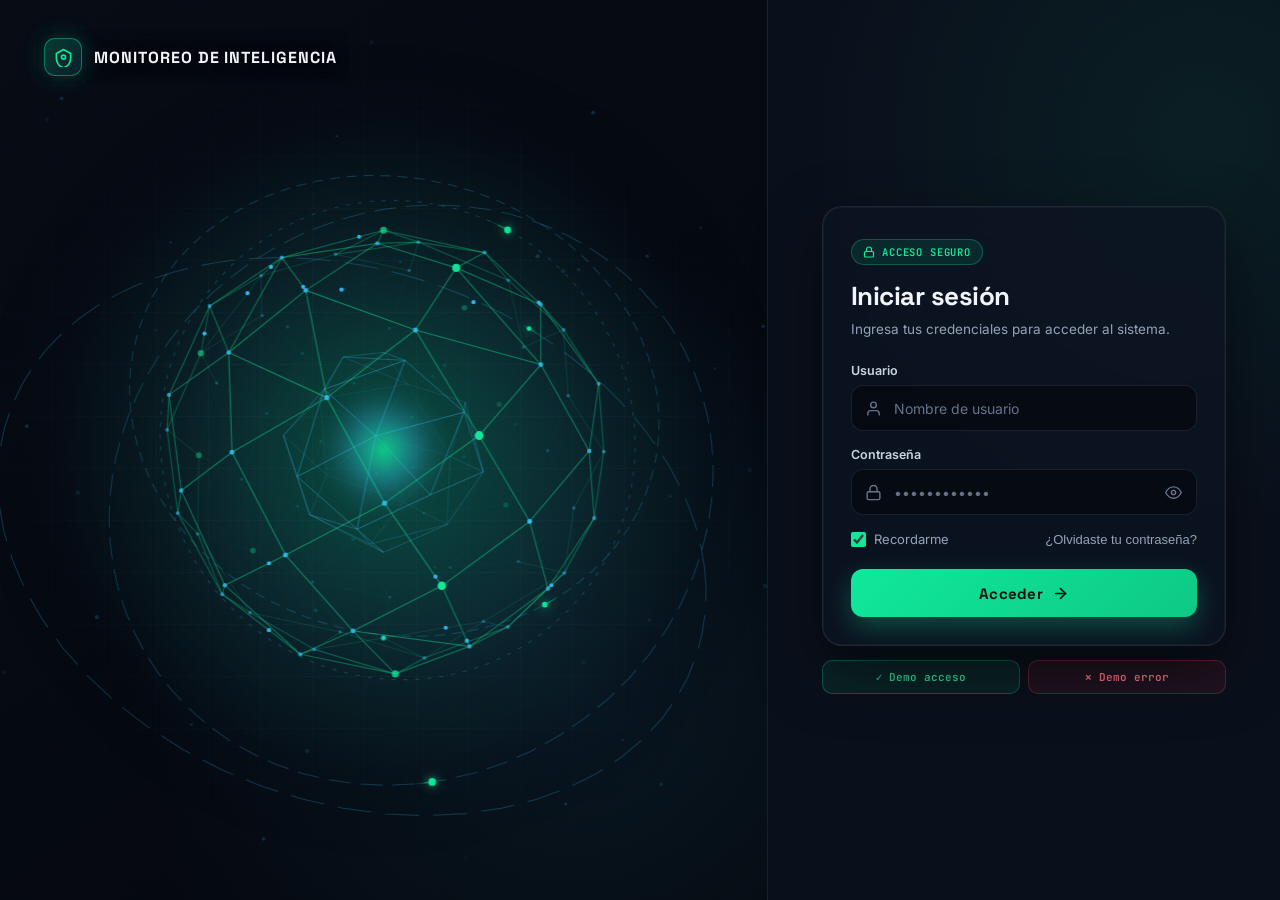
==== acceso_seguro_monitoreo_inteligente.html @ 571b0d76 "feat: login split-screen con animacion 3D interactiva y destello solar dorado" ====
﻿<!DOCTYPE html>
<html lang="es">
<head>
  <meta charset="UTF-8" />
  <meta name="viewport" content="width=device-width, initial-scale=1.0" />
  <title>Acceso Seguro — Monitoreo de Inteligencia</title>
  <link rel="preconnect" href="https://fonts.googleapis.com" />
  <link rel="preconnect" href="https://fonts.gstatic.com" crossorigin />
  <link href="https://fonts.googleapis.com/css2?family=Inter:wght@400;500;600;700&family=JetBrains+Mono:wght@400;500;600;700&family=Space+Grotesk:wght@500;600;700&display=swap" rel="stylesheet" />
  <style>
    :root {
      --accent: #10e89a;
      --accent-rgb: 16, 232, 154;
      --accent-2: #38bdf8;
      --accent-2-rgb: 56, 189, 248;
      --warn: #fbbf24;
      --bg-page: #05080f;
      --bg-stage: #070c15;
      --bg-panel: #0a101b;
      --bg-card: rgba(13, 20, 33, 0.82);
      --bg-input: rgba(6, 10, 18, 0.9);
      --border: rgba(148, 163, 184, 0.14);
      --border-strong: rgba(148, 163, 184, 0.26);
      --text-main: #f1f5f9;
      --text-soft: #94a3b8;
      --text-dim: #64748b;
      --radius-lg: 20px;
      --radius-md: 12px;
    }

    body.state-success {
      --accent: #f5c542;
      --accent-rgb: 245, 197, 66;
      --accent-2: #fde078;
      --accent-2-rgb: 253, 224, 120;
      --bg-page: #0c0904;
      --bg-stage: #140f06;
      --bg-panel: #151007;
    }

    body.state-error {
      --accent: #f43f5e;
      --accent-rgb: 244, 63, 94;
      --accent-2: #fb7185;
      --accent-2-rgb: 251, 113, 133;
      --bg-page: #10060a;
      --bg-stage: #17080e;
      --bg-panel: #18080e;
    }

    * {
      box-sizing: border-box;
      margin: 0;
      padding: 0;
    }

    html, body {
      width: 100%;
      min-height: 100dvh;
      background: var(--bg-page);
      color: var(--text-main);
      font-family: 'Inter', system-ui, -apple-system, sans-serif;
      -webkit-font-smoothing: antialiased;
      overflow-x: hidden;
      transition: background-color 0.55s ease;
    }

    /* ============================================================
       SPLIT LAYOUT (LEFT: PURE 3D ANIMATION | RIGHT: CLEAN LOGIN)
    ============================================================ */
    .split-shell {
      display: grid;
      grid-template-columns: minmax(0, 1.2fr) minmax(420px, 0.8fr);
      min-height: 100dvh;
      width: 100%;
    }

    /* ---------------- LEFT VISUAL STAGE ---------------- */
    .visual-stage {
      position: relative;
      background:
        radial-gradient(circle at 50% 50%, rgba(var(--accent-rgb), 0.13) 0%, transparent 56%),
        radial-gradient(circle at 76% 78%, rgba(var(--accent-2-rgb), 0.08) 0%, transparent 50%),
        linear-gradient(145deg, var(--bg-stage) 0%, #04070d 100%);
      border-right: 1px solid var(--border);
      overflow: hidden;
      isolation: isolate;
      cursor: grab;
      user-select: none;
      transition: background 0.6s ease, border-color 0.45s ease;
    }

    .visual-stage.dragging {
      cursor: grabbing;
    }

    body.state-error .visual-stage {
      border-right-color: rgba(244, 63, 94, 0.3);
    }

    .visual-stage::before {
      content: "";
      position: absolute;
      inset: 0;
      background-image:
        linear-gradient(rgba(148, 163, 184, 0.04) 1px, transparent 1px),
        linear-gradient(90deg, rgba(148, 163, 184, 0.04) 1px, transparent 1px);
      background-size: 52px 52px;
      mask-image: radial-gradient(circle at 50% 50%, black 28%, transparent 88%);
      -webkit-mask-image: radial-gradient(circle at 50% 50%, black 28%, transparent 88%);
      pointer-events: none;
      z-index: 0;
    }

    #core-canvas {
      position: absolute;
      inset: 0;
      width: 100%;
      height: 100%;
      z-index: 1;
      display: block;
      touch-action: none;
    }

    /* Only visible UI element on the left stage */
    .brand-mark {
      position: absolute;
      top: 30px;
      left: 36px;
      z-index: 2;
      display: inline-flex;
      align-items: center;
      gap: 12px;
      pointer-events: none;
      padding: 8px 14px 8px 8px;
      border-radius: 14px;
      background: rgba(6, 10, 18, 0.45);
      backdrop-filter: blur(8px);
    }

    .brand-emblem {
      width: 38px;
      height: 38px;
      border-radius: 11px;
      background: linear-gradient(135deg, rgba(var(--accent-rgb), 0.22), rgba(var(--accent-2-rgb), 0.12));
      border: 1px solid rgba(var(--accent-rgb), 0.42);
      display: grid;
      place-items: center;
      color: var(--accent);
      box-shadow: 0 0 22px rgba(var(--accent-rgb), 0.24);
      transition: all 0.4s ease;
    }

    .brand-name {
      font-family: 'Space Grotesk', sans-serif;
      font-size: 16px;
      font-weight: 700;
      letter-spacing: 0.06em;
      color: var(--text-main);
      text-transform: uppercase;
      text-shadow: 0 2px 14px rgba(0, 0, 0, 0.7);
    }

    /* ---------------- RIGHT LOGIN PANEL ---------------- */
    .auth-panel {
      position: relative;
      background:
        radial-gradient(circle at 85% 15%, rgba(var(--accent-rgb), 0.07) 0%, transparent 45%),
        var(--bg-panel);
      display: flex;
      align-items: center;
      justify-content: center;
      padding: 32px 36px;
      transition: background 0.55s ease;
    }

    .auth-main {
      width: 100%;
      max-width: 404px;
    }

    .auth-card {
      background: var(--bg-card);
      border: 1px solid var(--border);
      border-radius: var(--radius-lg);
      padding: 32px 28px 28px;
      backdrop-filter: blur(18px);
      box-shadow:
        0 24px 60px rgba(0, 0, 0, 0.52),
        0 0 0 1px rgba(255, 255, 255, 0.03) inset;
      transition: border-color 0.4s ease, box-shadow 0.4s ease;
    }

    body.state-success .auth-card {
      position: relative;
      overflow: hidden;
      border-color: rgba(245, 197, 66, 0.48);
      box-shadow: 0 24px 60px rgba(0, 0, 0, 0.54), 0 0 56px rgba(245, 197, 66, 0.24);
    }

    body.state-success .auth-card::after {
      content: "";
      position: absolute;
      inset: -40%;
      background: linear-gradient(
        112deg,
        transparent 38%,
        rgba(255, 245, 195, 0.24) 49%,
        rgba(245, 197, 66, 0.12) 54%,
        transparent 64%
      );
      transform: translateX(-120%);
      animation: goldCardSheen 1.25s cubic-bezier(0.22, 1, 0.36, 1) forwards;
      pointer-events: none;
    }

    @keyframes goldCardSheen {
      0% { transform: translateX(-115%); opacity: 0.9; }
      100% { transform: translateX(125%); opacity: 0; }
    }

    /* Fullscreen Solar Flash Overlay on Login Success */
    .sun-flash-overlay {
      position: fixed;
      inset: 0;
      z-index: 35;
      pointer-events: none;
      opacity: 0;
      background:
        radial-gradient(circle at 30% 50%, rgba(255, 250, 220, 0.92) 0%, rgba(245, 197, 66, 0.46) 28%, rgba(217, 119, 6, 0.12) 58%, transparent 78%);
    }

    .sun-flash-overlay.flash-active {
      animation: solarBloomFlash 1.35s cubic-bezier(0.16, 1, 0.3, 1) forwards;
    }

    @keyframes solarBloomFlash {
      0% { opacity: 0; transform: scale(0.86); }
      14% { opacity: 0.78; transform: scale(1.03); }
      45% { opacity: 0.32; transform: scale(1.08); }
      100% { opacity: 0; transform: scale(1.14); }
    }

    body.state-error .auth-card {
      border-color: rgba(244, 63, 94, 0.45);
      box-shadow: 0 24px 60px rgba(0, 0, 0, 0.55), 0 0 42px rgba(244, 63, 94, 0.18);
    }

    .auth-card.shake {
      animation: cardShake 0.44s cubic-bezier(.36, .07, .19, .97) both;
    }

    @keyframes cardShake {
      10%, 90% { transform: translate3d(-3px, 0, 0); }
      20%, 80% { transform: translate3d(5px, 0, 0); }
      30%, 50%, 70% { transform: translate3d(-6px, 0, 0); }
      40%, 60% { transform: translate3d(6px, 0, 0); }
    }

    .auth-header {
      margin-bottom: 24px;
    }

    .security-badge {
      display: inline-flex;
      align-items: center;
      gap: 7px;
      padding: 5px 11px;
      border-radius: 999px;
      background: rgba(var(--accent-rgb), 0.1);
      border: 1px solid rgba(var(--accent-rgb), 0.28);
      color: var(--accent);
      font-family: 'JetBrains Mono', monospace;
      font-size: 10.5px;
      font-weight: 600;
      letter-spacing: 0.08em;
      text-transform: uppercase;
      margin-bottom: 14px;
    }

    .auth-title {
      font-family: 'Space Grotesk', sans-serif;
      font-size: 26px;
      font-weight: 700;
      letter-spacing: -0.02em;
      color: var(--text-main);
      margin-bottom: 6px;
    }

    .auth-subtitle {
      font-size: 13.5px;
      color: var(--text-soft);
      line-height: 1.5;
    }

    /* Form Controls */
    .field {
      margin-bottom: 16px;
    }

    .field-header {
      display: flex;
      justify-content: space-between;
      align-items: center;
      margin-bottom: 7px;
    }

    .field-label {
      font-size: 12.5px;
      font-weight: 600;
      color: #cbd5e1;
    }

    .caps-hint {
      font-family: 'JetBrains Mono', monospace;
      font-size: 10px;
      color: var(--warn);
      display: none;
    }

    .caps-hint.visible {
      display: inline-block;
    }

    .input-box {
      position: relative;
      display: flex;
      align-items: center;
    }

    .input-icon {
      position: absolute;
      left: 14px;
      width: 17px;
      height: 17px;
      color: var(--text-dim);
      pointer-events: none;
      transition: color 0.2s ease;
    }

    .text-input {
      width: 100%;
      height: 46px;
      padding: 0 42px 0 42px;
      border-radius: var(--radius-md);
      border: 1px solid var(--border);
      background: var(--bg-input);
      color: var(--text-main);
      font-family: 'Inter', sans-serif;
      font-size: 14px;
      outline: none;
      transition: border-color 0.2s ease, box-shadow 0.2s ease, background-color 0.2s ease;
    }

    .text-input::placeholder {
      color: var(--text-dim);
    }

    .text-input:hover {
      border-color: var(--border-strong);
    }

    .text-input:focus {
      border-color: rgba(var(--accent-rgb), 0.78);
      background: rgba(8, 14, 24, 0.96);
      box-shadow: 0 0 0 3.5px rgba(var(--accent-rgb), 0.14);
    }

    .text-input[aria-invalid="true"] {
      border-color: rgba(244, 63, 94, 0.75);
      box-shadow: 0 0 0 3px rgba(244, 63, 94, 0.14);
    }

    .input-box:focus-within .input-icon {
      color: var(--accent);
    }

    .field-error {
      display: none;
      margin-top: 6px;
      font-size: 11.5px;
      color: #fda4af;
      font-family: 'JetBrains Mono', monospace;
    }

    .field-error.visible {
      display: block;
    }

    .toggle-pass {
      position: absolute;
      right: 8px;
      width: 32px;
      height: 32px;
      border-radius: 8px;
      border: none;
      background: transparent;
      color: var(--text-dim);
      cursor: pointer;
      display: grid;
      place-items: center;
      transition: color 0.2s ease, background-color 0.2s ease;
    }

    .toggle-pass:hover,
    .toggle-pass:focus-visible {
      color: var(--text-main);
      background: rgba(255, 255, 255, 0.08);
      outline: none;
    }

    .form-row {
      display: flex;
      align-items: center;
      justify-content: space-between;
      gap: 10px;
      margin: 4px 0 22px;
      font-size: 13px;
    }

    .remember-check {
      display: inline-flex;
      align-items: center;
      gap: 8px;
      color: var(--text-soft);
      cursor: pointer;
      user-select: none;
    }

    .remember-check input {
      accent-color: var(--accent);
      width: 15px;
      height: 15px;
      cursor: pointer;
    }

    .text-link {
      background: none;
      border: none;
      color: var(--text-soft);
      font-size: 13px;
      font-weight: 500;
      cursor: pointer;
      transition: color 0.2s ease;
    }

    .text-link:hover,
    .text-link:focus-visible {
      color: var(--accent);
      outline: none;
      text-decoration: underline;
    }

    .btn-primary {
      width: 100%;
      height: 48px;
      border: none;
      border-radius: var(--radius-md);
      background: linear-gradient(135deg, var(--accent) 0%, #0ec986 100%);
      color: #03130d;
      font-family: 'Space Grotesk', sans-serif;
      font-size: 15px;
      font-weight: 700;
      letter-spacing: 0.02em;
      cursor: pointer;
      display: inline-flex;
      align-items: center;
      justify-content: center;
      gap: 9px;
      box-shadow: 0 10px 26px rgba(var(--accent-rgb), 0.28);
      transition: transform 0.16s ease, box-shadow 0.2s ease, filter 0.2s ease;
    }

    .btn-primary:hover:not(:disabled) {
      transform: translateY(-1px);
      filter: brightness(1.06);
      box-shadow: 0 14px 32px rgba(var(--accent-rgb), 0.38);
    }

    .btn-primary:active:not(:disabled) {
      transform: translateY(1px);
    }

    .btn-primary:disabled {
      opacity: 0.52;
      cursor: not-allowed;
      transform: none;
    }

    body.state-success .btn-primary {
      background: linear-gradient(135deg, #f7d060 0%, #d99b1e 100%);
      color: #1a1102;
    }

    body.state-error .btn-primary {
      background: linear-gradient(135deg, #f43f5e 0%, #e11d48 100%);
      color: #ffffff;
    }

    .btn-ghost {
      width: 100%;
      height: 44px;
      border-radius: var(--radius-md);
      border: 1px solid var(--border-strong);
      background: rgba(255, 255, 255, 0.03);
      color: var(--text-main);
      font-family: 'Space Grotesk', sans-serif;
      font-size: 14px;
      font-weight: 600;
      cursor: pointer;
      display: inline-flex;
      align-items: center;
      justify-content: center;
      gap: 8px;
      transition: all 0.2s ease;
    }

    .btn-ghost:hover:not(:disabled) {
      border-color: rgba(var(--accent-rgb), 0.55);
      background: rgba(var(--accent-rgb), 0.08);
      color: var(--accent);
    }

    /* Views */
    .panel-view {
      display: none;
      animation: viewIn 0.28s ease forwards;
    }

    .panel-view.active {
      display: block;
    }

    @keyframes viewIn {
      from { opacity: 0; transform: translateY(6px); }
      to { opacity: 1; transform: translateY(0); }
    }

    /* OTP View */
    .otp-demo-hint {
      display: flex;
      align-items: center;
      justify-content: space-between;
      gap: 10px;
      padding: 9px 12px;
      border-radius: 10px;
      background: rgba(var(--accent-2-rgb), 0.09);
      border: 1px solid rgba(var(--accent-2-rgb), 0.28);
      font-family: 'JetBrains Mono', monospace;
      font-size: 11px;
      color: #bae6fd;
      margin-bottom: 16px;
    }

    .otp-demo-hint strong {
      color: #ffffff;
      letter-spacing: 0.14em;
    }

    .otp-autofill-btn {
      background: rgba(var(--accent-2-rgb), 0.18);
      border: 1px solid rgba(var(--accent-2-rgb), 0.42);
      color: #e0f2fe;
      padding: 4px 8px;
      border-radius: 6px;
      font-family: 'JetBrains Mono', monospace;
      font-size: 10px;
      cursor: pointer;
    }

    .otp-input {
      width: 100%;
      height: 52px;
      text-align: center;
      font-family: 'JetBrains Mono', monospace;
      font-size: 22px;
      font-weight: 700;
      letter-spacing: 0.42em;
      padding: 0 14px;
      border-radius: var(--radius-md);
      border: 1px solid var(--border-strong);
      background: var(--bg-input);
      color: var(--text-main);
      outline: none;
      transition: border-color 0.2s ease, box-shadow 0.2s ease;
    }

    .otp-input:focus {
      border-color: rgba(var(--accent-rgb), 0.85);
      box-shadow: 0 0 0 3.5px rgba(var(--accent-rgb), 0.16);
    }

    .otp-actions {
      display: flex;
      justify-content: space-between;
      align-items: center;
      margin: 12px 0 18px;
      font-size: 12px;
    }

    /* Loading View */
    .loading-box {
      text-align: center;
      padding: 18px 4px 10px;
    }

    .spinner-orbit {
      width: 64px;
      height: 64px;
      margin: 0 auto 18px;
      border-radius: 50%;
      border: 2.5px solid rgba(var(--accent-rgb), 0.16);
      border-top-color: var(--accent);
      border-right-color: var(--accent-2);
      display: grid;
      place-items: center;
      animation: spin 0.9s linear infinite;
      box-shadow: 0 0 28px rgba(var(--accent-rgb), 0.24);
    }

    .spinner-orbit svg {
      animation: spinReverse 0.9s linear infinite;
    }

    @keyframes spin { to { transform: rotate(360deg); } }
    @keyframes spinReverse { to { transform: rotate(-360deg); } }

    .progress-bar {
      width: 100%;
      height: 6px;
      border-radius: 999px;
      background: rgba(255, 255, 255, 0.06);
      overflow: hidden;
      margin-top: 18px;
    }

    .progress-fill {
      height: 100%;
      width: 0%;
      background: linear-gradient(90deg, var(--accent-2), var(--accent));
      transition: width 0.16s ease;
    }

    /* Result Views */
    .result-box {
      text-align: center;
      padding: 6px 0;
    }

    .status-icon-wrap {
      width: 62px;
      height: 62px;
      border-radius: 17px;
      margin: 0 auto 16px;
      display: grid;
      place-items: center;
      background: rgba(var(--accent-rgb), 0.14);
      border: 1px solid rgba(var(--accent-rgb), 0.42);
      color: var(--accent);
      box-shadow: 0 0 32px rgba(var(--accent-rgb), 0.24);
    }

    .result-title {
      font-family: 'Space Grotesk', sans-serif;
      font-size: 22px;
      font-weight: 700;
      color: var(--text-main);
      margin-bottom: 8px;
    }

    .result-desc {
      font-size: 13.5px;
      color: var(--text-soft);
      line-height: 1.5;
      margin-bottom: 20px;
    }

    .btn-stack {
      display: grid;
      gap: 10px;
    }

    /* Subtle Demo Triggers */
    .demo-strip {
      margin-top: 14px;
      display: grid;
      grid-template-columns: 1fr 1fr;
      gap: 8px;
    }

    .demo-btn {
      padding: 9px 10px;
      border-radius: 10px;
      font-family: 'JetBrains Mono', monospace;
      font-size: 11px;
      font-weight: 600;
      cursor: pointer;
      border: 1px solid transparent;
      transition: all 0.2s ease;
    }

    .demo-btn.ok {
      background: rgba(16, 232, 154, 0.09);
      border-color: rgba(16, 232, 154, 0.28);
      color: #34d399;
    }

    .demo-btn.ok:hover {
      background: rgba(16, 232, 154, 0.18);
    }

    .demo-btn.fail {
      background: rgba(244, 63, 94, 0.09);
      border-color: rgba(244, 63, 94, 0.3);
      color: #fb7185;
    }

    .demo-btn.fail:hover {
      background: rgba(244, 63, 94, 0.18);
    }

    /* Modals */
    .modal-backdrop {
      position: fixed;
      inset: 0;
      z-index: 40;
      background: rgba(3, 6, 12, 0.82);
      backdrop-filter: blur(10px);
      display: none;
      align-items: center;
      justify-content: center;
      padding: 20px;
    }

    .modal-backdrop.open {
      display: flex;
      animation: viewIn 0.2s ease;
    }

    .modal-card {
      width: 100%;
      max-width: 420px;
      max-height: calc(100dvh - 40px);
      overflow-y: auto;
      background: #0d1523;
      border: 1px solid rgba(var(--accent-rgb), 0.35);
      border-radius: 18px;
      padding: 24px;
      box-shadow: 0 28px 70px rgba(0, 0, 0, 0.72);
    }

    .modal-head {
      display: flex;
      align-items: center;
      justify-content: space-between;
      margin-bottom: 12px;
    }

    .modal-title {
      font-family: 'Space Grotesk', sans-serif;
      font-size: 18px;
      font-weight: 700;
      color: var(--text-main);
    }

    .modal-close {
      width: 32px;
      height: 32px;
      border-radius: 9px;
      border: 1px solid var(--border);
      background: rgba(255, 255, 255, 0.04);
      color: var(--text-soft);
      cursor: pointer;
      font-size: 15px;
      display: grid;
      place-items: center;
    }

    .modal-close:hover,
    .modal-close:focus-visible {
      color: var(--accent);
      border-color: rgba(var(--accent-rgb), 0.5);
      outline: none;
    }

    /* Toast */
    .toast {
      position: fixed;
      bottom: 20px;
      right: 22px;
      z-index: 50;
      background: #0f172a;
      border: 1px solid rgba(var(--accent-rgb), 0.5);
      color: var(--text-main);
      padding: 11px 16px;
      border-radius: 12px;
      font-family: 'JetBrains Mono', monospace;
      font-size: 12px;
      box-shadow: 0 16px 36px rgba(0, 0, 0, 0.6);
      transform: translateY(20px);
      opacity: 0;
      pointer-events: none;
      transition: transform 0.25s ease, opacity 0.25s ease;
    }

    .toast.show {
      transform: translateY(0);
      opacity: 1;
    }

    /* Responsive */
    @media (max-width: 960px) {
      .split-shell {
        grid-template-columns: 1fr;
        min-height: auto;
      }
      .visual-stage {
        min-height: 360px;
        border-right: none;
        border-bottom: 1px solid var(--border);
      }
      .brand-mark {
        top: 20px;
        left: 20px;
      }
      .auth-panel {
        padding: 28px 20px 34px;
      }
    }

    @media (max-width: 520px) {
      .visual-stage {
        min-height: 300px;
      }
      .auth-card {
        padding: 24px 20px;
      }
      .demo-strip {
        grid-template-columns: 1fr;
      }
      .toast {
        left: 16px;
        right: 16px;
        bottom: 14px;
      }
    }

    @media (prefers-reduced-motion: reduce) {
      *, *::before, *::after {
        animation-duration: 0.01ms !important;
        animation-iteration-count: 1 !important;
        transition-duration: 0.01ms !important;
      }
    }
  </style>
</head>
<body>
  <div class="sun-flash-overlay" id="sun-flash-overlay" aria-hidden="true"></div>
  <div class="split-shell">
    <!-- ============================================================
         LEFT SIDE: PURE INTERACTIVE 3D ANIMATION + BRAND TITLE ONLY
    ============================================================ -->
    <aside class="visual-stage" id="visual-stage" aria-label="Animación 3D interactiva de Monitoreo de Inteligencia">
      <canvas id="core-canvas"></canvas>

      <div class="brand-mark">
        <div class="brand-emblem" aria-hidden="true">
          <svg width="19" height="19" viewBox="0 0 24 24" fill="none" stroke="currentColor" stroke-width="2.1" stroke-linecap="round" stroke-linejoin="round">
            <path d="M12 2L3 7v6c0 5.5 3.8 10.4 9 12 5.2-1.6 9-6.5 9-12V7l-9-5z"/>
            <circle cx="12" cy="11.5" r="2.6"/>
          </svg>
        </div>
        <span class="brand-name">Monitoreo de Inteligencia</span>
      </div>
    </aside>

    <!-- ============================================================
         RIGHT SIDE: CLEAN MINIMALIST LOGIN
    ============================================================ -->
    <main class="auth-panel">
      <section class="auth-main" aria-label="Inicio de sesión">
        <div class="auth-card" id="auth-card">

          <!-- VIEW 1: LOGIN FORM -->
          <div class="panel-view active" id="view-login">
            <div class="auth-header">
              <div class="security-badge">
                <svg width="12" height="12" viewBox="0 0 24 24" fill="none" stroke="currentColor" stroke-width="2.4" aria-hidden="true">
                  <rect x="3" y="11" width="18" height="11" rx="2"/>
                  <path d="M7 11V7a5 5 0 0 1 10 0v4"/>
                </svg>
                <span>Acceso Seguro</span>
              </div>
              <h1 class="auth-title">Iniciar sesión</h1>
              <p class="auth-subtitle">Ingresa tus credenciales para acceder al sistema.</p>
            </div>

            <form id="login-form" novalidate>
              <div class="field">
                <div class="field-header">
                  <label class="field-label" for="input-user">Usuario</label>
                </div>
                <div class="input-box">
                  <svg class="input-icon" viewBox="0 0 24 24" fill="none" stroke="currentColor" stroke-width="2" stroke-linecap="round" stroke-linejoin="round" aria-hidden="true">
                    <path d="M20 21v-2a4 4 0 0 0-4-4H8a4 4 0 0 0-4 4v2"/>
                    <circle cx="12" cy="7" r="4"/>
                  </svg>
                  <input
                    type="text"
                    id="input-user"
                    class="text-input"
                    placeholder="Nombre de usuario"
                    autocomplete="username"
                    aria-describedby="err-user"
                    aria-invalid="false"
                    required
                  />
                </div>
                <p class="field-error" id="err-user" role="alert"></p>
              </div>

              <div class="field">
                <div class="field-header">
                  <label class="field-label" for="input-pass">Contraseña</label>
                  <span class="caps-hint" id="caps-hint" role="status">BLOQ MAYÚS</span>
                </div>
                <div class="input-box">
                  <svg class="input-icon" viewBox="0 0 24 24" fill="none" stroke="currentColor" stroke-width="2" stroke-linecap="round" stroke-linejoin="round" aria-hidden="true">
                    <rect x="3" y="11" width="18" height="11" rx="2"/>
                    <path d="M7 11V7a5 5 0 0 1 10 0v4"/>
                  </svg>
                  <input
                    type="password"
                    id="input-pass"
                    class="text-input"
                    placeholder="••••••••••••"
                    autocomplete="current-password"
                    aria-describedby="err-pass"
                    aria-invalid="false"
                    required
                  />
                  <button type="button" class="toggle-pass" id="btn-toggle-pass" aria-label="Mostrar contraseña" aria-pressed="false">
                    <svg id="eye-icon" width="17" height="17" viewBox="0 0 24 24" fill="none" stroke="currentColor" stroke-width="2" stroke-linecap="round" stroke-linejoin="round" aria-hidden="true">
                      <path d="M1 12s4-8 11-8 11 8 11 8-4 8-11 8-11-8-11-8z"/>
                      <circle cx="12" cy="12" r="3"/>
                    </svg>
                  </button>
                </div>
                <p class="field-error" id="err-pass" role="alert"></p>
              </div>

              <div class="form-row">
                <label class="remember-check">
                  <input type="checkbox" id="chk-remember" checked />
                  <span>Recordarme</span>
                </label>
                <button type="button" class="text-link" id="btn-forgot">¿Olvidaste tu contraseña?</button>
              </div>

              <button type="submit" class="btn-primary" id="btn-submit">
                <span>Acceder</span>
                <svg width="17" height="17" viewBox="0 0 24 24" fill="none" stroke="currentColor" stroke-width="2.4" stroke-linecap="round" stroke-linejoin="round" aria-hidden="true">
                  <line x1="5" y1="12" x2="19" y2="12"/>
                  <polyline points="12 5 19 12 12 19"/>
                </svg>
              </button>
            </form>
          </div>

          <!-- VIEW 2: AUTHENTICATING -->
          <div class="panel-view" id="view-loading" aria-live="polite">
            <div class="loading-box">
              <div class="spinner-orbit" aria-hidden="true">
                <svg width="24" height="24" viewBox="0 0 24 24" fill="none" stroke="var(--accent)" stroke-width="2">
                  <path d="M12 22s8-4 8-10V5l-8-3-8 3v7c0 6 8 10 8 10z"/>
                </svg>
              </div>
              <h2 class="result-title">Verificando...</h2>
              <p class="result-desc" id="loading-step-text">Validando credenciales de acceso</p>
              <div class="progress-bar" role="progressbar" aria-valuemin="0" aria-valuemax="100" aria-valuenow="0" id="progress-bar">
                <div class="progress-fill" id="auth-progress"></div>
              </div>
            </div>
          </div>

          <!-- VIEW 3: 2FA OTP -->
          <div class="panel-view" id="view-otp" aria-live="polite">
            <div class="auth-header">
              <div class="security-badge">Verificación 2FA</div>
              <h2 class="auth-title">Código de seguridad</h2>
              <p class="auth-subtitle">Ingresa el código de 6 dígitos para <strong id="otp-user-label">admin</strong>.</p>
            </div>

            <div class="otp-demo-hint">
              <span>DEMO OTP: <strong id="otp-demo-code">482910</strong></span>
              <button type="button" class="otp-autofill-btn" id="btn-otp-fill">Autocompletar</button>
            </div>

            <form id="otp-form" novalidate>
              <div class="field">
                <label class="field-label" for="input-otp" style="display:block;margin-bottom:7px;">Código OTP</label>
                <input
                  type="text"
                  id="input-otp"
                  class="otp-input"
                  inputmode="numeric"
                  autocomplete="one-time-code"
                  maxlength="6"
                  placeholder="000000"
                  aria-describedby="err-otp"
                  aria-invalid="false"
                  required
                />
                <p class="field-error" id="err-otp" role="alert"></p>
              </div>

              <div class="otp-actions">
                <button type="button" class="text-link" id="btn-otp-resend">Reenviar código</button>
                <button type="button" class="text-link" id="btn-otp-cancel">Volver</button>
              </div>

              <button type="submit" class="btn-primary">Verificar y entrar</button>
            </form>
          </div>

          <!-- VIEW 4: SUCCESS -->
          <div class="panel-view" id="view-success" aria-live="polite">
            <div class="result-box">
              <div class="status-icon-wrap" aria-hidden="true">
                <svg width="28" height="28" viewBox="0 0 24 24" fill="none" stroke="currentColor" stroke-width="2.6" stroke-linecap="round" stroke-linejoin="round">
                  <polyline points="20 6 9 17 4 12"/>
                </svg>
              </div>
              <div class="security-badge">Acceso concedido</div>
              <h2 class="result-title">Bienvenido, <span id="meta-user">Admin</span></h2>
              <p class="result-desc">Tu sesión ha sido verificada correctamente.</p>
              <div class="btn-stack">
                <button type="button" class="btn-primary" id="btn-logout">Cerrar sesión</button>
              </div>
            </div>
          </div>

          <!-- VIEW 5: ERROR -->
          <div class="panel-view" id="view-error" role="alert" aria-live="assertive">
            <div class="result-box">
              <div class="status-icon-wrap" aria-hidden="true">
                <svg width="28" height="28" viewBox="0 0 24 24" fill="none" stroke="currentColor" stroke-width="2.5" stroke-linecap="round" stroke-linejoin="round">
                  <circle cx="12" cy="12" r="10"/>
                  <line x1="15" y1="9" x2="9" y2="15"/>
                  <line x1="9" y1="9" x2="15" y2="15"/>
                </svg>
              </div>
              <div class="security-badge">Acceso denegado</div>
              <h2 class="result-title">Credenciales inválidas</h2>
              <p class="result-desc" id="error-detail-msg">Verifica tu usuario y contraseña e inténtalo de nuevo.</p>
              <div class="btn-stack">
                <button type="button" class="btn-primary" id="btn-retry">Reintentar</button>
              </div>
            </div>
          </div>
        </div>

        <!-- Compact Demo Triggers -->
        <div class="demo-strip" aria-label="Pruebas rápidas en modo demo">
          <button type="button" class="demo-btn ok" id="btn-demo-ok">✓ Demo acceso</button>
          <button type="button" class="demo-btn fail" id="btn-demo-fail">✕ Demo error</button>
        </div>
      </section>
    </main>
  </div>

  <!-- Password Recovery Modal -->
  <div class="modal-backdrop" id="modal-recovery" role="dialog" aria-modal="true" aria-labelledby="recovery-title" aria-hidden="true">
    <div class="modal-card">
      <div class="modal-head">
        <h3 class="modal-title" id="recovery-title">Recuperar acceso</h3>
        <button type="button" class="modal-close" data-close-modal="modal-recovery" aria-label="Cerrar ventana">✕</button>
      </div>
      <p style="font-size:13.5px;color:var(--text-soft);line-height:1.5;margin-bottom:16px;">
        Ingresa tu correo corporativo o usuario para recibir un enlace de recuperación.
      </p>
      <form id="recovery-form" novalidate>
        <div class="field">
          <label class="field-label" for="input-recovery-email" style="display:block;margin-bottom:7px;">Correo o usuario</label>
          <input type="text" id="input-recovery-email" class="text-input" style="padding-left:14px;" placeholder="operador@monitoreo.com" aria-describedby="err-recovery" required />
          <p class="field-error" id="err-recovery" role="alert"></p>
        </div>
        <button type="submit" class="btn-primary">Enviar solicitud</button>
      </form>
    </div>
  </div>

  <div class="toast" id="toast" role="status" aria-live="polite"></div>

  <script>
    (function () {
      'use strict';

      // ==========================================================
      // 1. STATE & DEMO ACCOUNTS
      // ==========================================================
      const DEMO_ACCOUNTS = {
        admin: ['Monitor2026!', 'Cyber2026!'],
        operador: ['Seguro2026!']
      };

      const state = {
        mode: 'normal', // 'normal' | 'loading' | 'otp' | 'success' | 'error'
        authInFlight: false,
        authTimer: null,
        failedAttempts: 0,
        lockoutRemaining: 0,
        lockoutTimer: null,
        pendingUser: '',
        activeOtp: '',
        otpAttempts: 0,
        otpResendCooldown: 0,
        otpCooldownTimer: null,
        typingBoost: 0,
        shockwave: 0,
        errorPulse: 0,
        sunFlash: 0
      };

      // ==========================================================
      // 2. DOM REFERENCES
      // ==========================================================
      const body = document.body;
      const authCard = document.getElementById('auth-card');
      const views = {
        login: document.getElementById('view-login'),
        loading: document.getElementById('view-loading'),
        otp: document.getElementById('view-otp'),
        success: document.getElementById('view-success'),
        error: document.getElementById('view-error')
      };

      const loginForm = document.getElementById('login-form');
      const inputUser = document.getElementById('input-user');
      const inputPass = document.getElementById('input-pass');
      const errUser = document.getElementById('err-user');
      const errPass = document.getElementById('err-pass');
      const capsHint = document.getElementById('caps-hint');
      const chkRemember = document.getElementById('chk-remember');
      const btnTogglePass = document.getElementById('btn-toggle-pass');
      const eyeIcon = document.getElementById('eye-icon');
      const btnSubmit = document.getElementById('btn-submit');
      const btnForgot = document.getElementById('btn-forgot');

      const otpForm = document.getElementById('otp-form');
      const inputOtp = document.getElementById('input-otp');
      const errOtp = document.getElementById('err-otp');
      const otpUserLabel = document.getElementById('otp-user-label');
      const otpDemoCode = document.getElementById('otp-demo-code');
      const btnOtpFill = document.getElementById('btn-otp-fill');
      const btnOtpResend = document.getElementById('btn-otp-resend');
      const btnOtpCancel = document.getElementById('btn-otp-cancel');

      const btnDemoOk = document.getElementById('btn-demo-ok');
      const btnDemoFail = document.getElementById('btn-demo-fail');
      const btnRetry = document.getElementById('btn-retry');
      const btnLogout = document.getElementById('btn-logout');

      const loadingStepText = document.getElementById('loading-step-text');
      const authProgress = document.getElementById('auth-progress');
      const progressBar = document.getElementById('progress-bar');
      const metaUser = document.getElementById('meta-user');
      const errorDetailMsg = document.getElementById('error-detail-msg');

      const modalRecovery = document.getElementById('modal-recovery');
      const recoveryForm = document.getElementById('recovery-form');
      const inputRecoveryEmail = document.getElementById('input-recovery-email');
      const errRecovery = document.getElementById('err-recovery');

      const toastEl = document.getElementById('toast');
      const sunFlashOverlay = document.getElementById('sun-flash-overlay');
      let toastTimer = null;

      // ==========================================================
      // 3. UI HELPERS
      // ==========================================================
      function showToast(message) {
        toastEl.textContent = message;
        toastEl.classList.add('show');
        clearTimeout(toastTimer);
        toastTimer = setTimeout(() => toastEl.classList.remove('show'), 2600);
      }

      function setFieldError(inputEl, errorEl, message) {
        if (message) {
          inputEl.setAttribute('aria-invalid', 'true');
          errorEl.textContent = message;
          errorEl.classList.add('visible');
        } else {
          inputEl.setAttribute('aria-invalid', 'false');
          errorEl.textContent = '';
          errorEl.classList.remove('visible');
        }
      }

      function switchView(name) {
        Object.values(views).forEach((v) => v.classList.remove('active'));
        views[name].classList.add('active');
      }

      function setThemeState(mode) {
        state.mode = mode;
        body.classList.remove('state-success', 'state-error');
        if (mode === 'success') body.classList.add('state-success');
        else if (mode === 'error') body.classList.add('state-error');
        requestStaticRedraw();
      }

      try {
        const savedUser = localStorage.getItem('monitor_login_user');
        if (savedUser) inputUser.value = savedUser;
      } catch (e) {}

      // ==========================================================
      // 4. ACCESSIBLE MODAL (ESC + FOCUS TRAP + RESTORE)
      // ==========================================================
      let activeModal = null;
      let lastTriggerEl = null;

      function getFocusable(container) {
        return Array.from(
          container.querySelectorAll('button:not([disabled]), input:not([disabled]), [tabindex]:not([tabindex="-1"])')
        );
      }

      function openModal(modalEl, triggerEl) {
        activeModal = modalEl;
        lastTriggerEl = triggerEl || document.activeElement;
        modalEl.classList.add('open');
        modalEl.setAttribute('aria-hidden', 'false');
        const focusables = getFocusable(modalEl);
        if (focusables.length) focusables[0].focus();
      }

      function closeModal(modalEl) {
        if (!modalEl) return;
        modalEl.classList.remove('open');
        modalEl.setAttribute('aria-hidden', 'true');
        if (activeModal === modalEl) activeModal = null;
        if (lastTriggerEl && typeof lastTriggerEl.focus === 'function') {
          lastTriggerEl.focus();
          lastTriggerEl = null;
        }
      }

      document.addEventListener('keydown', (e) => {
        if (!activeModal) return;
        if (e.key === 'Escape') {
          e.preventDefault();
          closeModal(activeModal);
          return;
        }
        if (e.key === 'Tab') {
          const focusables = getFocusable(activeModal);
          if (!focusables.length) return;
          const first = focusables[0];
          const last = focusables[focusables.length - 1];
          if (e.shiftKey && document.activeElement === first) {
            e.preventDefault();
            last.focus();
          } else if (!e.shiftKey && document.activeElement === last) {
            e.preventDefault();
            first.focus();
          }
        }
      });

      document.querySelectorAll('[data-close-modal]').forEach((btn) => {
        btn.addEventListener('click', () => closeModal(document.getElementById(btn.getAttribute('data-close-modal'))));
      });
      modalRecovery.addEventListener('click', (e) => {
        if (e.target === modalRecovery) closeModal(modalRecovery);
      });

      // ==========================================================
      // 5. AUTHENTICATION, 2FA OTP & LOCKOUT SYNC
      // ==========================================================
      function triggerShake() {
        authCard.classList.remove('shake');
        void authCard.offsetWidth;
        authCard.classList.add('shake');
      }

      function cancelInFlightAuth() {
        clearInterval(state.authTimer);
        state.authTimer = null;
        state.authInFlight = false;
        btnSubmit.disabled = false;
      }

      function clearLockoutState(resetAttempts) {
        clearInterval(state.lockoutTimer);
        state.lockoutTimer = null;
        state.lockoutRemaining = 0;
        if (resetAttempts) state.failedAttempts = 0;
        btnRetry.disabled = false;
        btnRetry.textContent = 'Reintentar';
      }

      function generateOtp() {
        return String(Math.floor(100000 + Math.random() * 900000));
      }

      function startOtpCooldown(seconds) {
        clearInterval(state.otpCooldownTimer);
        state.otpResendCooldown = seconds;
        btnOtpResend.disabled = true;
        btnOtpResend.textContent = `Reenviar (${seconds}s)`;

        state.otpCooldownTimer = setInterval(() => {
          state.otpResendCooldown -= 1;
          if (state.otpResendCooldown <= 0) {
            clearInterval(state.otpCooldownTimer);
            btnOtpResend.disabled = false;
            btnOtpResend.textContent = 'Reenviar código';
          } else {
            btnOtpResend.textContent = `Reenviar (${state.otpResendCooldown}s)`;
          }
        }, 1000);
      }

      function enterOtpStep(username) {
        state.pendingUser = username;
        state.otpAttempts = 0;
        state.activeOtp = generateOtp();
        otpUserLabel.textContent = username;
        otpDemoCode.textContent = state.activeOtp;
        inputOtp.value = '';
        setFieldError(inputOtp, errOtp, '');
        setThemeState('otp');
        switchView('otp');
        startOtpCooldown(15);
        inputOtp.focus();
      }

      function runAuthentication(username, password) {
        if (state.authInFlight) return;
        if (state.lockoutRemaining > 0) {
          showToast(`Bloqueo temporal (${state.lockoutRemaining}s).`);
          return;
        }

        const cleanUser = username.trim();
        setFieldError(inputUser, errUser, '');
        setFieldError(inputPass, errPass, '');

        let firstInvalid = null;
        if (!cleanUser) {
          setFieldError(inputUser, errUser, 'Ingresa tu usuario.');
          firstInvalid = inputUser;
        }
        if (!password) {
          setFieldError(inputPass, errPass, 'Ingresa tu contraseña.');
          if (!firstInvalid) firstInvalid = inputPass;
        }
        if (firstInvalid) {
          triggerShake();
          firstInvalid.focus();
          return;
        }

        state.authInFlight = true;
        btnSubmit.disabled = true;
        setThemeState('loading');
        switchView('loading');
        authProgress.style.width = '18%';
        progressBar.setAttribute('aria-valuenow', '18');
        loadingStepText.textContent = 'Validando credenciales...';

        const steps = [
          { pct: 55, msg: 'Verificando identidad...' },
          { pct: 92, msg: 'Preparando verificación 2FA...' }
        ];
        let idx = 0;
        clearInterval(state.authTimer);
        state.authTimer = setInterval(() => {
          if (idx < steps.length) {
            authProgress.style.width = steps[idx].pct + '%';
            progressBar.setAttribute('aria-valuenow', String(steps[idx].pct));
            loadingStepText.textContent = steps[idx].msg;
            idx++;
          } else {
            cancelInFlightAuth();
            evaluateCredentials(cleanUser, password);
          }
        }, 280);
      }

      function evaluateCredentials(user, pass) {
        const allowed = DEMO_ACCOUNTS[user.toLowerCase()];
        const isValid = Array.isArray(allowed) && allowed.includes(pass);

        if (isValid) {
          clearLockoutState(true);
          try {
            if (chkRemember.checked) localStorage.setItem('monitor_login_user', user);
            else localStorage.removeItem('monitor_login_user');
          } catch (e) {}
          enterOtpStep(user);
        } else {
          registerFailure('Contraseña');
        }
      }

      function registerFailure(method) {
        state.failedAttempts += 1;
        setThemeState('error');
        state.shockwave = 1;
        state.errorPulse = 1;
        switchView('error');
        triggerShake();

        if (state.failedAttempts >= 3) {
          startLockoutCountdown(10);
        } else {
          errorDetailMsg.textContent = `${method} incorrecta (${state.failedAttempts}/3 intentos).`;
          btnRetry.disabled = false;
          btnRetry.textContent = 'Reintentar';
        }
      }

      function startLockoutCountdown(seconds) {
        clearInterval(state.lockoutTimer);
        state.lockoutRemaining = seconds;
        btnRetry.disabled = true;
        errorDetailMsg.textContent = `Demasiados intentos fallidos. Espera ${seconds} segundos.`;
        btnRetry.textContent = `Espera ${seconds}s...`;

        state.lockoutTimer = setInterval(() => {
          state.lockoutRemaining -= 1;
          if (state.lockoutRemaining <= 0) {
            clearLockoutState(true);
            errorDetailMsg.textContent = 'Bloqueo liberado. Ya puedes intentar nuevamente.';
          } else {
            btnRetry.textContent = `Espera ${state.lockoutRemaining}s...`;
          }
        }, 1000);
      }

      function completeLoginSuccess() {
        clearInterval(state.otpCooldownTimer);
        setThemeState('success');
        if (!prefersReducedMotion) {
          state.shockwave = 1;
          state.sunFlash = 1;
          triggerSolarEntryBurst();
          spawnBurstPackets(24);
          sunFlashOverlay.classList.remove('flash-active');
          void sunFlashOverlay.offsetWidth;
          sunFlashOverlay.classList.add('flash-active');
        }
        metaUser.textContent = state.pendingUser;
        switchView('success');
      }

      function resetToLogin(resetAttempts) {
        cancelInFlightAuth();
        clearInterval(state.otpCooldownTimer);
        if (resetAttempts) clearLockoutState(true);
        state.sunFlash = 0;
        state.shockwave = 0;
        solarWaves.length = 0;
        solarSparks.length = 0;
        sunFlashOverlay.classList.remove('flash-active');
        setThemeState('normal');
        switchView('login');
        inputPass.value = '';
        setFieldError(inputUser, errUser, '');
        setFieldError(inputPass, errPass, '');
        inputPass.focus();
      }

      // ==========================================================
      // 6. FORM LISTENERS
      // ==========================================================
      loginForm.addEventListener('submit', (e) => {
        e.preventDefault();
        runAuthentication(inputUser.value, inputPass.value);
      });

      const onType = () => {
        state.typingBoost = Math.min(1, state.typingBoost + 0.36);
      };
      inputUser.addEventListener('input', () => { setFieldError(inputUser, errUser, ''); onType(); });
      inputPass.addEventListener('input', () => { setFieldError(inputPass, errPass, ''); onType(); });
      inputPass.addEventListener('keyup', (e) => {
        capsHint.classList.toggle('visible', Boolean(e.getModifierState && e.getModifierState('CapsLock')));
      });

      btnTogglePass.addEventListener('click', () => {
        const show = inputPass.type === 'password';
        inputPass.type = show ? 'text' : 'password';
        btnTogglePass.setAttribute('aria-pressed', String(show));
        btnTogglePass.setAttribute('aria-label', show ? 'Ocultar contraseña' : 'Mostrar contraseña');
        eyeIcon.innerHTML = show
          ? '<path d="M17.94 17.94A10.07 10.07 0 0 1 12 20c-7 0-11-8-11-8a18.45 18.45 0 0 1 5.06-5.94"/><path d="M9.9 4.24A9.12 9.12 0 0 1 12 4c7 0 11 8 11 8a18.5 18.5 0 0 1-2.16 3.19"/><line x1="1" y1="1" x2="23" y2="23"/>'
          : '<path d="M1 12s4-8 11-8 11 8 11 8-4 8-11 8-11-8-11-8z"/><circle cx="12" cy="12" r="3"/>';
      });

      inputOtp.addEventListener('input', () => {
        inputOtp.value = inputOtp.value.replace(/\D/g, '').slice(0, 6);
        setFieldError(inputOtp, errOtp, '');
        onType();
      });
      btnOtpFill.addEventListener('click', () => {
        inputOtp.value = state.activeOtp;
        setFieldError(inputOtp, errOtp, '');
        inputOtp.focus();
      });
      btnOtpResend.addEventListener('click', () => {
        if (state.otpResendCooldown > 0) return;
        state.activeOtp = generateOtp();
        otpDemoCode.textContent = state.activeOtp;
        startOtpCooldown(15);
        showToast('Nuevo código OTP generado.');
      });
      btnOtpCancel.addEventListener('click', () => resetToLogin(false));

      otpForm.addEventListener('submit', (e) => {
        e.preventDefault();
        const code = inputOtp.value.trim();
        if (!/^\d{6}$/.test(code)) {
          setFieldError(inputOtp, errOtp, 'Ingresa los 6 dígitos.');
          triggerShake();
          inputOtp.focus();
          return;
        }
        if (code === state.activeOtp) {
          completeLoginSuccess();
        } else {
          state.otpAttempts += 1;
          if (state.otpAttempts >= 3) {
            clearInterval(state.otpCooldownTimer);
            registerFailure('Código OTP');
          } else {
            setFieldError(inputOtp, errOtp, `Código inválido (${state.otpAttempts}/3).`);
            triggerShake();
          }
        }
      });

      btnDemoOk.addEventListener('click', () => {
        cancelInFlightAuth();
        clearLockoutState(true);
        inputUser.value = 'admin';
        inputPass.value = 'Monitor2026!';
        runAuthentication('admin', 'Monitor2026!');
      });

      btnDemoFail.addEventListener('click', () => {
        cancelInFlightAuth();
        clearLockoutState(false);
        inputUser.value = 'intruso_01';
        inputPass.value = 'clave_erronea';
        runAuthentication('intruso_01', 'clave_erronea');
      });

      btnRetry.addEventListener('click', () => {
        if (state.lockoutRemaining > 0) return;
        resetToLogin(false);
      });
      btnLogout.addEventListener('click', () => resetToLogin(true));
      btnForgot.addEventListener('click', () => {
        setFieldError(inputRecoveryEmail, errRecovery, '');
        openModal(modalRecovery, btnForgot);
      });

      recoveryForm.addEventListener('submit', (e) => {
        e.preventDefault();
        const target = inputRecoveryEmail.value.trim();
        if (!target) {
          setFieldError(inputRecoveryEmail, errRecovery, 'Ingresa un correo o usuario.');
          inputRecoveryEmail.focus();
          return;
        }
        closeModal(modalRecovery);
        inputRecoveryEmail.value = '';
        showToast(`Enlace de recuperación enviado a ${target}`);
      });

      // ==========================================================
      // 7. NEXT-LEVEL INTERACTIVE 3D ANIMATION ENGINE
      //    (Drag inertia, hover magnetic arcs, click bursts, wheel zoom,
      //     inner counter-rotating core, segmented holographic rings)
      // ==========================================================
      const stageEl = document.getElementById('visual-stage');
      const canvas = document.getElementById('core-canvas');
      const ctx = canvas.getContext('2d');

      const reducedMotionQuery = window.matchMedia('(prefers-reduced-motion: reduce)');
      let prefersReducedMotion = reducedMotionQuery.matches;
      let isPageVisible = !document.hidden;
      let isStageInView = true;
      let rafId = null;

      let cw = 0;
      let ch = 0;
      let dpr = 1;

      // Outer Fibonacci Geodesic Sphere
      const OUTER_COUNT = 78;
      const outerNodes = [];
      const goldenAngle = Math.PI * (3 - Math.sqrt(5));
      for (let i = 0; i < OUTER_COUNT; i++) {
        const y = 1 - (i / (OUTER_COUNT - 1)) * 2;
        const r = Math.sqrt(Math.max(0, 1 - y * y));
        const theta = goldenAngle * i;
        outerNodes.push({
          x: Math.cos(theta) * r,
          y,
          z: Math.sin(theta) * r,
          phase: Math.random() * Math.PI * 2,
          hub: i % 7 === 0
        });
      }

      const outerEdges = [];
      for (let i = 0; i < OUTER_COUNT; i++) {
        for (let j = i + 1; j < OUTER_COUNT; j++) {
          const dx = outerNodes[i].x - outerNodes[j].x;
          const dy = outerNodes[i].y - outerNodes[j].y;
          const dz = outerNodes[i].z - outerNodes[j].z;
          if (Math.sqrt(dx * dx + dy * dy + dz * dz) < 0.52) {
            outerEdges.push([i, j]);
          }
        }
      }

      // Inner Counter-Rotating Geodesic Core (Icosahedron-like lattice)
      const INNER_COUNT = 22;
      const innerNodes = [];
      for (let i = 0; i < INNER_COUNT; i++) {
        const y = 1 - (i / (INNER_COUNT - 1)) * 2;
        const r = Math.sqrt(Math.max(0, 1 - y * y));
        const theta = goldenAngle * i;
        innerNodes.push({ x: Math.cos(theta) * r, y, z: Math.sin(theta) * r });
      }
      const innerEdges = [];
      for (let i = 0; i < INNER_COUNT; i++) {
        for (let j = i + 1; j < INNER_COUNT; j++) {
          const dx = innerNodes[i].x - innerNodes[j].x;
          const dy = innerNodes[i].y - innerNodes[j].y;
          const dz = innerNodes[i].z - innerNodes[j].z;
          if (Math.sqrt(dx * dx + dy * dy + dz * dz) < 0.96) {
            innerEdges.push([i, j]);
          }
        }
      }

      // Data packets flowing along outer edges
      const packets = Array.from({ length: 22 }, () => ({
        edgeIdx: Math.floor(Math.random() * outerEdges.length),
        t: Math.random(),
        speed: 0.007 + Math.random() * 0.011,
        boosted: false
      }));

      function spawnBurstPackets(count) {
        for (let i = 0; i < count; i++) {
          packets.push({
            edgeIdx: Math.floor(Math.random() * outerEdges.length),
            t: 0,
            speed: 0.022 + Math.random() * 0.02,
            boosted: true
          });
        }
        if (packets.length > 52) packets.splice(22, packets.length - 52);
      }

      // 4 Segmented Holographic Orbital Rings with satellite trails
      const orbits = [
        { tiltX: 0.58, tiltZ: 0.24, radiusMul: 1.24, angle: 0.4, speed: 0.0085, dash: [10, 7], trail: [] },
        { tiltX: -0.46, tiltZ: -0.55, radiusMul: 1.44, angle: 2.1, speed: -0.0068, dash: [22, 10], trail: [] },
        { tiltX: 0.22, tiltZ: 0.96, radiusMul: 1.14, angle: 4.0, speed: 0.0115, dash: [4, 8], trail: [] },
        { tiltX: -0.82, tiltZ: 0.35, radiusMul: 1.62, angle: 5.2, speed: -0.0046, dash: [34, 14], trail: [] }
      ];

      // Ambient spatial particles
      const dust = Array.from({ length: 44 }, () => ({
        x: Math.random(),
        y: Math.random(),
        r: 0.8 + Math.random() * 1.6,
        vy: -0.00016 - Math.random() * 0.00024,
        alpha: 0.14 + Math.random() * 0.36
      }));

      // Interactive pointer, drag inertia, zoom, and click ripples
      const pointer = {
        active: false,
        px: 0,
        py: 0,
        nx: 0,
        ny: 0
      };
      const drag = {
        down: false,
        moved: false,
        startX: 0,
        startY: 0,
        lastX: 0,
        lastY: 0,
        velX: 0,
        velY: 0
      };
      let zoom = 1;
      let targetZoom = 1;
      const clickRipples = [];
      const solarSparks = [];
      const solarWaves = [];

      function triggerSolarEntryBurst() {
        solarWaves.length = 0;
        for (let i = 0; i < 3; i++) {
          solarWaves.push({ progress: -i * 0.16, speed: 0.014 + i * 0.002 });
        }
        for (let i = 0; i < 64; i++) {
          const angle = Math.random() * Math.PI * 2;
          const speed = 1.8 + Math.random() * 6.8;
          solarSparks.push({
            x: 0,
            y: 0,
            vx: Math.cos(angle) * speed,
            vy: Math.sin(angle) * speed,
            life: 1,
            decay: 0.009 + Math.random() * 0.012,
            size: 1.2 + Math.random() * 2.8,
            twinkle: Math.random() * Math.PI * 2
          });
        }
      }

      stageEl.addEventListener('pointerdown', (e) => {
        if (e.button !== 0 && e.pointerType === 'mouse') return;
        drag.down = true;
        drag.moved = false;
        drag.startX = drag.lastX = e.clientX;
        drag.startY = drag.lastY = e.clientY;
        drag.velX = 0;
        drag.velY = 0;
        stageEl.classList.add('dragging');
        if (stageEl.setPointerCapture) stageEl.setPointerCapture(e.pointerId);
      });

      stageEl.addEventListener('pointermove', (e) => {
        const rect = stageEl.getBoundingClientRect();
        pointer.active = true;
        pointer.px = e.clientX - rect.left;
        pointer.py = e.clientY - rect.top;
        pointer.nx = (pointer.px / rect.width - 0.5) * 2;
        pointer.ny = (pointer.py / rect.height - 0.5) * 2;

        if (drag.down) {
          const dx = e.clientX - drag.lastX;
          const dy = e.clientY - drag.lastY;
          if (Math.hypot(e.clientX - drag.startX, e.clientY - drag.startY) > 6) {
            drag.moved = true;
          }
          rotY += dx * 0.0075;
          rotX = Math.max(-1.25, Math.min(1.25, rotX + dy * 0.0065));
          drag.velY = dx * 0.0042;
          drag.velX = dy * 0.0036;
          drag.lastX = e.clientX;
          drag.lastY = e.clientY;
          requestStaticRedraw();
        }
      });

      function endDrag(e) {
        if (!drag.down) return;
        drag.down = false;
        stageEl.classList.remove('dragging');
        if (!drag.moved) {
          // Clean click / tap -> emit shockwave + ripple + burst packets
          const rect = stageEl.getBoundingClientRect();
          clickRipples.push({
            x: e.clientX - rect.left,
            y: e.clientY - rect.top,
            r: 8,
            alpha: 0.9
          });
          state.shockwave = 1;
          spawnBurstPackets(10);
          requestStaticRedraw();
        }
      }

      stageEl.addEventListener('pointerup', endDrag);
      stageEl.addEventListener('pointercancel', endDrag);
      stageEl.addEventListener('pointerleave', () => {
        pointer.active = false;
      });

      // Mouse wheel smooth zoom
      stageEl.addEventListener('wheel', (e) => {
        e.preventDefault();
        targetZoom = Math.max(0.76, Math.min(1.38, targetZoom - e.deltaY * 0.0008));
        requestStaticRedraw();
      }, { passive: false });

      // Double-click toggles zoom / resets camera cleanly
      stageEl.addEventListener('dblclick', () => {
        targetZoom = Math.abs(targetZoom - 1) < 0.08 ? 1.24 : 1;
        state.shockwave = Math.max(state.shockwave, 0.7);
        requestStaticRedraw();
      });

      function resizeCanvas() {
        const rect = stageEl.getBoundingClientRect();
        const nextW = Math.max(1, Math.floor(rect.width));
        const nextH = Math.max(1, Math.floor(rect.height));
        const maxDpr = window.innerWidth < 640 ? 1.5 : 2;
        const nextDpr = Math.min(window.devicePixelRatio || 1, maxDpr);
        if (nextW === cw && nextH === ch && nextDpr === dpr) return;
        cw = nextW;
        ch = nextH;
        dpr = nextDpr;
        canvas.width = Math.floor(cw * dpr);
        canvas.height = Math.floor(ch * dpr);
        ctx.setTransform(dpr, 0, 0, dpr, 0, 0);
        requestStaticRedraw();
      }

      if (typeof ResizeObserver !== 'undefined') new ResizeObserver(resizeCanvas).observe(stageEl);
      window.addEventListener('resize', resizeCanvas);

      if (typeof IntersectionObserver !== 'undefined') {
        new IntersectionObserver((entries) => {
          isStageInView = entries[0].isIntersecting;
          syncAnimationLoop();
        }, { threshold: 0.05 }).observe(stageEl);
      }

      document.addEventListener('visibilitychange', () => {
        isPageVisible = !document.hidden;
        syncAnimationLoop();
      });

      if (reducedMotionQuery.addEventListener) {
        reducedMotionQuery.addEventListener('change', (e) => {
          prefersReducedMotion = e.matches;
          syncAnimationLoop();
        });
      }

      let rotY = 0.45;
      let rotX = 0.24;
      let innerRotY = -0.3;
      let time = 0;

      function getPalette() {
        if (state.mode === 'error') return { primary: [244, 63, 94], secondary: [251, 113, 133] };
        if (state.mode === 'success') return { primary: [245, 197, 66], secondary: [253, 224, 120] };
        if (state.mode === 'otp') return { primary: [56, 189, 248], secondary: [16, 232, 154] };
        return { primary: [16, 232, 154], secondary: [56, 189, 248] };
      }

      function rotate3D(x, y, z, ax, ay) {
        const cosY = Math.cos(ay), sinY = Math.sin(ay);
        const x1 = x * cosY - z * sinY;
        const z1 = z * cosY + x * sinY;
        const cosX = Math.cos(ax), sinX = Math.sin(ax);
        const y2 = y * cosX - z1 * sinX;
        const z2 = z1 * cosX + y * sinX;
        return { x: x1, y: y2, z: z2 };
      }

      function projectOrbitPoint(cx, cy, radius, angle, tiltX, tiltZ) {
        const x = Math.cos(angle) * radius;
        const y = Math.sin(angle) * radius;
        const y1 = y * Math.cos(tiltX);
        const z1 = y * Math.sin(tiltX);
        const x2 = x * Math.cos(tiltZ) - y1 * Math.sin(tiltZ);
        const y2 = y1 * Math.cos(tiltZ) + x * Math.sin(tiltZ);
        const scale = 720 / (720 + z1);
        return { x: cx + x2 * scale, y: cy + y2 * scale, scale };
      }

      function drawOrbitRing(cx, cy, radius, orb, tiltOffX, tiltOffZ, rgb, secRgb, advance) {
        const tx = orb.tiltX + tiltOffX;
        const tz = orb.tiltZ + tiltOffZ;
        const segments = 76;

        ctx.save();
        ctx.setLineDash(orb.dash);
        ctx.beginPath();
        for (let i = 0; i <= segments; i++) {
          const p = projectOrbitPoint(cx, cy, radius, (i / segments) * Math.PI * 2, tx, tz);
          if (i === 0) ctx.moveTo(p.x, p.y);
          else ctx.lineTo(p.x, p.y);
        }
        ctx.strokeStyle = `rgba(${secRgb[0]}, ${secRgb[1]}, ${secRgb[2]}, 0.22)`;
        ctx.lineWidth = 1.1;
        ctx.stroke();
        ctx.setLineDash([]);
        ctx.restore();

        // Satellite + fading trail
        const sat = projectOrbitPoint(cx, cy, radius, orb.angle, tx, tz);
        if (advance) {
          orb.trail.unshift({ x: sat.x, y: sat.y });
          if (orb.trail.length > 10) orb.trail.pop();
        }
        for (let i = 1; i < orb.trail.length; i++) {
          const alpha = (1 - i / orb.trail.length) * 0.45;
          ctx.beginPath();
          ctx.moveTo(orb.trail[i - 1].x, orb.trail[i - 1].y);
          ctx.lineTo(orb.trail[i].x, orb.trail[i].y);
          ctx.strokeStyle = `rgba(${rgb[0]}, ${rgb[1]}, ${rgb[2]}, ${alpha})`;
          ctx.lineWidth = Math.max(0.8, 2.4 * (1 - i / orb.trail.length));
          ctx.stroke();
        }

        ctx.beginPath();
        ctx.arc(sat.x, sat.y, 3.2 * sat.scale, 0, Math.PI * 2);
        ctx.fillStyle = `rgba(${rgb[0]}, ${rgb[1]}, ${rgb[2]}, 0.96)`;
        ctx.shadowColor = `rgba(${rgb[0]}, ${rgb[1]}, ${rgb[2]}, 0.85)`;
        ctx.shadowBlur = 10;
        ctx.fill();
        ctx.shadowBlur = 0;
      }

      function drawFrame(advance) {
        if (!cw || !ch) return;
        ctx.clearRect(0, 0, cw, ch);

        if (advance) {
          time += 0.016;
          state.typingBoost *= 0.94;
          if (state.shockwave > 0) state.shockwave = Math.max(0, state.shockwave - 0.018);
          if (state.errorPulse > 0) state.errorPulse = Math.max(0, state.errorPulse - 0.025);
          if (state.sunFlash > 0) state.sunFlash = Math.max(0, state.sunFlash - 0.011);
          zoom += (targetZoom - zoom) * 0.09;

          if (!drag.down) {
            const autoSpeed = state.mode === 'loading' ? 0.024 : 0.0048;
            rotY += autoSpeed + state.typingBoost * 0.014 + state.sunFlash * 0.028 + drag.velY;
            rotX = Math.max(-1.25, Math.min(1.25, rotX + drag.velX));
            drag.velY *= 0.94;
            drag.velX *= 0.94;
          }
          innerRotY -= (state.mode === 'loading' ? 0.032 : 0.0085) + state.typingBoost * 0.016 + state.sunFlash * 0.036;
        }

        const { primary: rgb, secondary: secRgb } = getPalette();
        const cx = cw * 0.5;
        const cy = ch * 0.5;
        const errorShrink = 1 - state.errorPulse * 0.09;
        const sunBloom = 1 + Math.sin(state.sunFlash * Math.PI * 0.5) * 0.14;
        const baseRadius = Math.min(cw, ch) * 0.275 * zoom * errorShrink * sunBloom;

        // 1. Ambient spatial particles (gently attracted to pointer)
        dust.forEach((d) => {
          if (advance) {
            d.y += d.vy * (state.mode === 'loading' ? 2.5 : 1);
            if (d.y < -0.02) { d.y = 1.02; d.x = Math.random(); }
          }
          let dx = d.x * cw;
          let dy = d.y * ch;
          if (pointer.active) {
            const dist = Math.hypot(pointer.px - dx, pointer.py - dy);
            if (dist < 150 && dist > 1) {
              const pull = (1 - dist / 150) * 10;
              dx += ((pointer.px - dx) / dist) * pull;
              dy += ((pointer.py - dy) / dist) * pull;
            }
          }
          ctx.beginPath();
          ctx.arc(dx, dy, d.r, 0, Math.PI * 2);
          ctx.fillStyle = `rgba(${secRgb[0]}, ${secRgb[1]}, ${secRgb[2]}, ${d.alpha * 0.45})`;
          ctx.fill();
        });

        // 2. Soft core radial aura + Solar God-Rays on Success
        const auraScale = state.mode === 'success' ? 2.45 + state.sunFlash * 0.9 : 1.95;
        const aura = ctx.createRadialGradient(cx, cy, baseRadius * 0.06, cx, cy, baseRadius * auraScale);
        if (state.mode === 'success') {
          aura.addColorStop(0, `rgba(255, 250, 224, ${0.42 + state.sunFlash * 0.52})`);
          aura.addColorStop(0.28, `rgba(245, 197, 66, ${0.26 + state.sunFlash * 0.34})`);
          aura.addColorStop(0.62, `rgba(217, 119, 6, ${0.09 + state.sunFlash * 0.14})`);
          aura.addColorStop(1, 'rgba(0, 0, 0, 0)');
        } else {
          aura.addColorStop(0, `rgba(${rgb[0]}, ${rgb[1]}, ${rgb[2]}, ${0.2 + state.typingBoost * 0.1})`);
          aura.addColorStop(0.5, `rgba(${secRgb[0]}, ${secRgb[1]}, ${secRgb[2]}, 0.06)`);
          aura.addColorStop(1, 'rgba(0, 0, 0, 0)');
        }
        ctx.fillStyle = aura;
        ctx.beginPath();
        ctx.arc(cx, cy, baseRadius * auraScale, 0, Math.PI * 2);
        ctx.fill();

        // Volumetric rotating solar sunbeams when logged in
        if (state.mode === 'success' || state.sunFlash > 0.01) {
          const rayIntensity = state.mode === 'success' ? 0.22 + state.sunFlash * 0.65 : state.sunFlash * 0.65;
          const rayCount = 18;
          const maxRayLen = Math.max(cw, ch) * (0.62 + state.sunFlash * 0.35);
          ctx.save();
          ctx.translate(cx, cy);
          ctx.rotate(time * 0.14);
          for (let i = 0; i < rayCount; i++) {
            const baseA = (i / rayCount) * Math.PI * 2;
            const spread = (i % 2 === 0 ? 0.065 : 0.036) * (1 + state.sunFlash * 0.55);
            const len = maxRayLen * (i % 2 === 0 ? 1 : 0.72);
            const grad = ctx.createRadialGradient(0, 0, baseRadius * 0.15, 0, 0, len);
            grad.addColorStop(0, `rgba(255, 250, 220, ${rayIntensity * 0.62})`);
            grad.addColorStop(0.35, `rgba(245, 197, 66, ${rayIntensity * 0.26})`);
            grad.addColorStop(1, 'rgba(245, 197, 66, 0)');
            ctx.beginPath();
            ctx.moveTo(0, 0);
            ctx.arc(0, 0, len, baseA - spread, baseA + spread);
            ctx.closePath();
            ctx.fillStyle = grad;
            ctx.fill();
          }
          ctx.restore();

          // Anamorphic horizontal solar lens flare streak during entry flash
          if (state.sunFlash > 0.02) {
            const flareW = cw * (0.55 + state.sunFlash * 0.55);
            const flareH = Math.max(3, baseRadius * 0.09 * state.sunFlash);
            const hGrad = ctx.createLinearGradient(cx - flareW, cy, cx + flareW, cy);
            hGrad.addColorStop(0, 'rgba(255, 245, 190, 0)');
            hGrad.addColorStop(0.35, `rgba(245, 197, 66, ${state.sunFlash * 0.35})`);
            hGrad.addColorStop(0.5, `rgba(255, 253, 238, ${state.sunFlash * 0.92})`);
            hGrad.addColorStop(0.65, `rgba(245, 197, 66, ${state.sunFlash * 0.35})`);
            hGrad.addColorStop(1, 'rgba(255, 245, 190, 0)');
            ctx.fillStyle = hGrad;
            ctx.beginPath();
            ctx.ellipse(cx, cy, flareW, flareH, 0, 0, Math.PI * 2);
            ctx.fill();
          }
        }

        // Staggered triple golden solar shockwaves
        for (let i = solarWaves.length - 1; i >= 0; i--) {
          const w = solarWaves[i];
          if (advance) w.progress += w.speed;
          if (w.progress >= 1) {
            solarWaves.splice(i, 1);
            continue;
          }
          if (w.progress > 0) {
            const r = baseRadius * (0.45 + w.progress * 2.55);
            const alpha = (1 - w.progress) * 0.72;
            ctx.beginPath();
            ctx.arc(cx, cy, r, 0, Math.PI * 2);
            ctx.strokeStyle = `rgba(255, 236, 153, ${alpha})`;
            ctx.lineWidth = 2.6 * (1 - w.progress * 0.55);
            ctx.stroke();
          }
        }

        // Click ripples
        for (let i = clickRipples.length - 1; i >= 0; i--) {
          const rp = clickRipples[i];
          if (advance) { rp.r += 3.6; rp.alpha -= 0.025; }
          if (rp.alpha <= 0) { clickRipples.splice(i, 1); continue; }
          ctx.beginPath();
          ctx.arc(rp.x, rp.y, rp.r, 0, Math.PI * 2);
          ctx.strokeStyle = `rgba(${rgb[0]}, ${rgb[1]}, ${rgb[2]}, ${rp.alpha})`;
          ctx.lineWidth = 1.6;
          ctx.stroke();
        }

        // Shockwave ring
        if (state.shockwave > 0) {
          const p = 1 - state.shockwave;
          ctx.beginPath();
          ctx.arc(cx, cy, baseRadius * (0.55 + p * 1.95), 0, Math.PI * 2);
          ctx.strokeStyle = `rgba(${rgb[0]}, ${rgb[1]}, ${rgb[2]}, ${state.shockwave * 0.72})`;
          ctx.lineWidth = 2.4;
          ctx.stroke();
        }

        // 3. Holographic orbital rings
        const tiltOffX = pointer.active ? pointer.ny * 0.14 : 0;
        const tiltOffZ = pointer.active ? pointer.nx * 0.14 : 0;
        orbits.forEach((orb) => {
          if (advance) {
            const mul = state.mode === 'loading' ? 3.2 : 1 + state.typingBoost * 1.5;
            orb.angle += orb.speed * mul;
          }
          drawOrbitRing(cx, cy, baseRadius * orb.radiusMul, orb, tiltOffX, tiltOffZ, rgb, secRgb, advance);
        });

        // 4. Inner counter-rotating geodesic core
        const innerRadius = baseRadius * 0.48;
        const innerProj = innerNodes.map((n) => {
          const p = rotate3D(n.x, n.y, n.z, -rotX * 0.7, innerRotY);
          const scale = 720 / (720 + p.z * innerRadius);
          return { x: cx + p.x * innerRadius * scale, y: cy + p.y * innerRadius * scale, z: p.z, scale };
        });

        for (let i = 0; i < innerEdges.length; i++) {
          const a = innerProj[innerEdges[i][0]];
          const b = innerProj[innerEdges[i][1]];
          const alpha = Math.max(0.08, Math.min(0.42, (1 - (a.z + b.z) * 0.5) * 0.24));
          ctx.beginPath();
          ctx.moveTo(a.x, a.y);
          ctx.lineTo(b.x, b.y);
          ctx.strokeStyle = `rgba(${secRgb[0]}, ${secRgb[1]}, ${secRgb[2]}, ${alpha})`;
          ctx.lineWidth = 1;
          ctx.stroke();
        }

        // Central luminous plasma nucleus (white-hot sun core on success)
        const corePulse = advance ? 1 + Math.sin(time * 3.2) * 0.12 + state.typingBoost * 0.14 + state.sunFlash * 0.45 : 1;
        const nucleusR = baseRadius * (state.mode === 'success' ? 0.42 : 0.34) * corePulse;
        const nucleus = ctx.createRadialGradient(cx, cy, 2, cx, cy, nucleusR);
        if (state.mode === 'success') {
          nucleus.addColorStop(0, `rgba(255, 254, 240, ${0.95})`);
          nucleus.addColorStop(0.32, `rgba(253, 224, 120, ${0.82})`);
          nucleus.addColorStop(0.65, `rgba(245, 197, 66, ${0.32})`);
          nucleus.addColorStop(1, 'rgba(0, 0, 0, 0)');
        } else {
          nucleus.addColorStop(0, `rgba(${rgb[0]}, ${rgb[1]}, ${rgb[2]}, 0.75)`);
          nucleus.addColorStop(0.45, `rgba(${secRgb[0]}, ${secRgb[1]}, ${secRgb[2]}, 0.24)`);
          nucleus.addColorStop(1, 'rgba(0, 0, 0, 0)');
        }
        ctx.fillStyle = nucleus;
        ctx.beginPath();
        ctx.arc(cx, cy, nucleusR, 0, Math.PI * 2);
        ctx.fill();

        // 5. Outer Geodesic Sphere
        const outerProj = outerNodes.map((n) => {
          const breathe = advance ? 1 + Math.sin(time * 2.0 + n.phase) * 0.022 : 1;
          const p = rotate3D(n.x * breathe, n.y * breathe, n.z * breathe, rotX, rotY);
          const scale = 720 / (720 + p.z * baseRadius);
          return { x: cx + p.x * baseRadius * scale, y: cy + p.y * baseRadius * scale, z: p.z, scale, hub: n.hub };
        });

        // Outer edges (dimmer on back face for crisp 3D depth)
        for (let i = 0; i < outerEdges.length; i++) {
          const a = outerProj[outerEdges[i][0]];
          const b = outerProj[outerEdges[i][1]];
          const avgZ = (a.z + b.z) * 0.5;
          const alpha = avgZ > 0.25 ? 0.05 : Math.max(0.07, Math.min(0.46, (1 - avgZ) * 0.25));
          ctx.beginPath();
          ctx.moveTo(a.x, a.y);
          ctx.lineTo(b.x, b.y);
          ctx.strokeStyle = `rgba(${rgb[0]}, ${rgb[1]}, ${rgb[2]}, ${alpha})`;
          ctx.lineWidth = avgZ < 0 ? 1.15 : 0.65;
          ctx.stroke();
        }

        // Loading scan sweep across sphere
        if (state.mode === 'loading') {
          const scanY = cy + Math.sin(time * 4.5) * baseRadius * 0.92;
          const halfW = Math.sqrt(Math.max(0, baseRadius * baseRadius - (scanY - cy) * (scanY - cy)));
          const grad = ctx.createLinearGradient(cx - halfW, scanY, cx + halfW, scanY);
          grad.addColorStop(0, 'rgba(0,0,0,0)');
          grad.addColorStop(0.5, `rgba(${secRgb[0]}, ${secRgb[1]}, ${secRgb[2]}, 0.78)`);
          grad.addColorStop(1, 'rgba(0,0,0,0)');
          ctx.beginPath();
          ctx.moveTo(cx - halfW, scanY);
          ctx.lineTo(cx + halfW, scanY);
          ctx.strokeStyle = grad;
          ctx.lineWidth = 2.2;
          ctx.stroke();
        }

        // Data packets traveling along edges
        for (let i = packets.length - 1; i >= 0; i--) {
          const pkt = packets[i];
          if (advance) {
            const mul = state.mode === 'loading' ? 2.6 : 1 + state.typingBoost * 1.4;
            pkt.t += pkt.speed * mul;
            if (pkt.t >= 1) {
              if (pkt.boosted) {
                packets.splice(i, 1);
                continue;
              }
              pkt.t = 0;
              pkt.edgeIdx = Math.floor(Math.random() * outerEdges.length);
            }
          }
          const a = outerProj[outerEdges[pkt.edgeIdx][0]];
          const b = outerProj[outerEdges[pkt.edgeIdx][1]];
          if ((a.z + b.z) * 0.5 < 0.45) {
            const px = a.x + (b.x - a.x) * pkt.t;
            const py = a.y + (b.y - a.y) * pkt.t;
            ctx.beginPath();
            ctx.arc(px, py, pkt.boosted ? 2.8 : 2.1, 0, Math.PI * 2);
            ctx.fillStyle = pkt.boosted
              ? `rgba(${rgb[0]}, ${rgb[1]}, ${rgb[2]}, 0.98)`
              : `rgba(${secRgb[0]}, ${secRgb[1]}, ${secRgb[2]}, 0.92)`;
            ctx.fill();
          }
        }

        // 6. Interactive magnetic energy beams from closest front nodes to cursor
        if (pointer.active && !drag.down) {
          let beamCount = 0;
          for (let i = 0; i < outerProj.length && beamCount < 4; i++) {
            const n = outerProj[i];
            if (n.z > 0.15) continue;
            const dist = Math.hypot(pointer.px - n.x, pointer.py - n.y);
            if (dist < 135) {
              const strength = 1 - dist / 135;
              ctx.beginPath();
              ctx.moveTo(n.x, n.y);
              ctx.lineTo(pointer.px, pointer.py);
              ctx.strokeStyle = `rgba(${secRgb[0]}, ${secRgb[1]}, ${secRgb[2]}, ${strength * 0.55})`;
              ctx.lineWidth = 1.2;
              ctx.stroke();
              beamCount++;
            }
          }
        }

        // Outer nodes sorted back-to-front
        outerProj.slice().sort((a, b) => b.z - a.z).forEach((n) => {
          const front = Math.max(0.16, Math.min(1, (1 - n.z) * 0.56));
          ctx.beginPath();
          ctx.arc(n.x, n.y, (n.hub ? 3.2 : 1.85) * n.scale, 0, Math.PI * 2);
          ctx.fillStyle = n.hub
            ? `rgba(${rgb[0]}, ${rgb[1]}, ${rgb[2]}, ${front})`
            : `rgba(${secRgb[0]}, ${secRgb[1]}, ${secRgb[2]}, ${front * 0.85})`;
          ctx.fill();
        });

        // Golden solar embers / sparks erupting outward on entry
        for (let i = solarSparks.length - 1; i >= 0; i--) {
          const sp = solarSparks[i];
          if (advance) {
            sp.x += sp.vx;
            sp.y += sp.vy;
            sp.vx *= 0.972;
            sp.vy *= 0.972;
            sp.life -= sp.decay;
          }
          if (sp.life <= 0) {
            solarSparks.splice(i, 1);
            continue;
          }
          const twinkle = 0.65 + Math.sin(time * 16 + sp.twinkle) * 0.35;
          ctx.beginPath();
          ctx.arc(cx + sp.x, cy + sp.y, sp.size * sp.life, 0, Math.PI * 2);
          ctx.fillStyle = `rgba(255, 244, 196, ${sp.life * twinkle})`;
          ctx.fill();
        }
      }

      function requestStaticRedraw() {
        if (prefersReducedMotion && cw > 0 && ch > 0) drawFrame(false);
      }

      function tick() {
        drawFrame(true);
        rafId = requestAnimationFrame(tick);
      }

      function syncAnimationLoop() {
        const shouldRun = isPageVisible && isStageInView && !prefersReducedMotion;
        if (shouldRun && rafId === null) {
          rafId = requestAnimationFrame(tick);
        } else if (!shouldRun && rafId !== null) {
          cancelAnimationFrame(rafId);
          rafId = null;
          if (prefersReducedMotion) drawFrame(false);
        } else if (prefersReducedMotion) {
          drawFrame(false);
        }
      }

      resizeCanvas();
      syncAnimationLoop();
    })();
  </script>
</body>
</html>
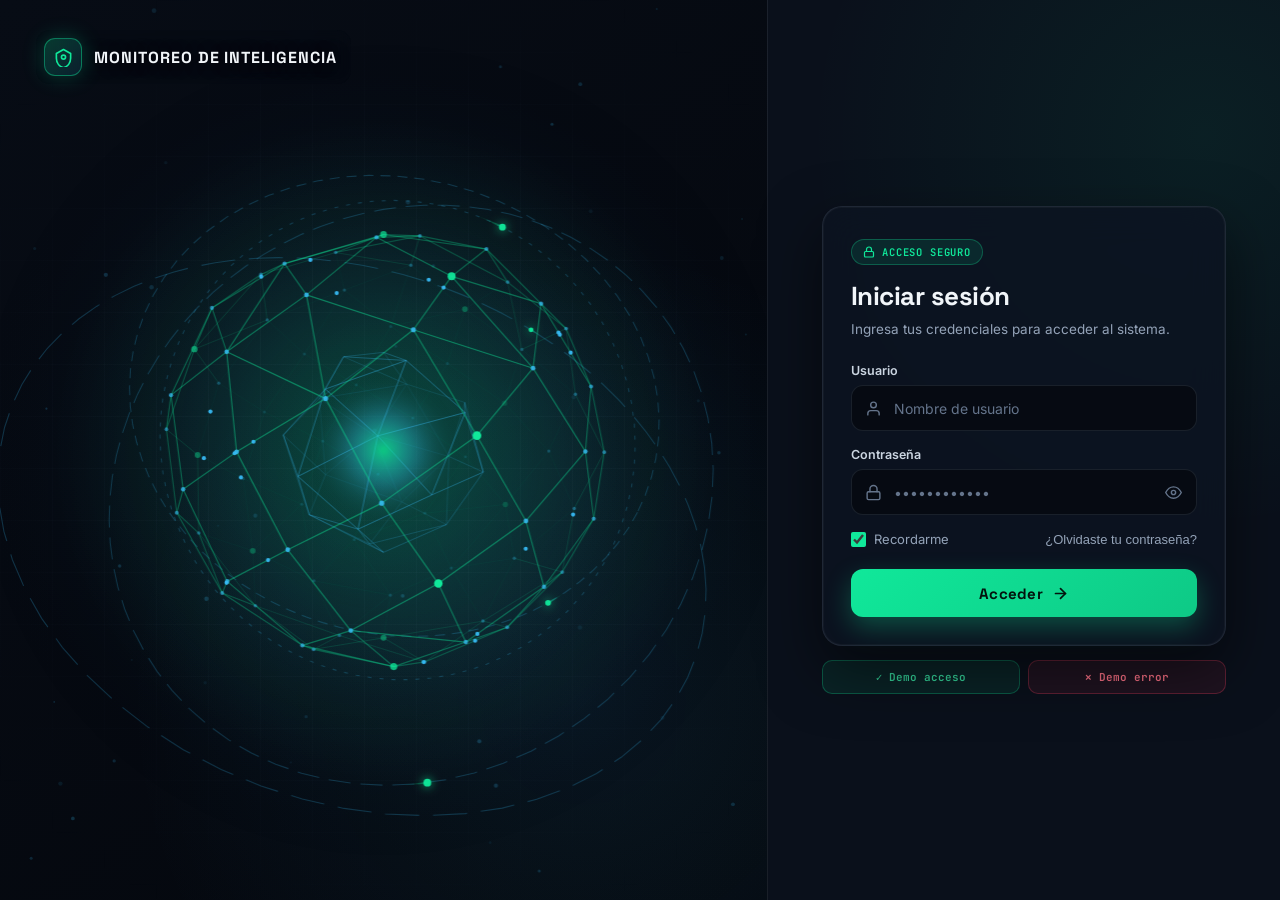
==== commit 66270e51: "feat: centro de monitoreo en tiempo real integrado con el login 2FA" ====
--- a/acceso_seguro_monitoreo_inteligente.html
+++ b/acceso_seguro_monitoreo_inteligente.html
@@ -1035,7 +1035,14 @@
               <h2 class="result-title">Bienvenido, <span id="meta-user">Admin</span></h2>
               <p class="result-desc">Tu sesión ha sido verificada correctamente.</p>
               <div class="btn-stack">
-                <button type="button" class="btn-primary" id="btn-logout">Cerrar sesión</button>
+                <a href="monitor.html" class="btn-primary" id="btn-enter-monitor" style="text-decoration:none;">
+                  <span>Entrar al Centro de Monitoreo</span>
+                  <svg width="17" height="17" viewBox="0 0 24 24" fill="none" stroke="currentColor" stroke-width="2.4" stroke-linecap="round" stroke-linejoin="round" aria-hidden="true">
+                    <line x1="5" y1="12" x2="19" y2="12"/>
+                    <polyline points="12 5 19 12 12 19"/>
+                  </svg>
+                </a>
+                <button type="button" class="btn-ghost" id="btn-logout">Cerrar sesión</button>
               </div>
             </div>
           </div>
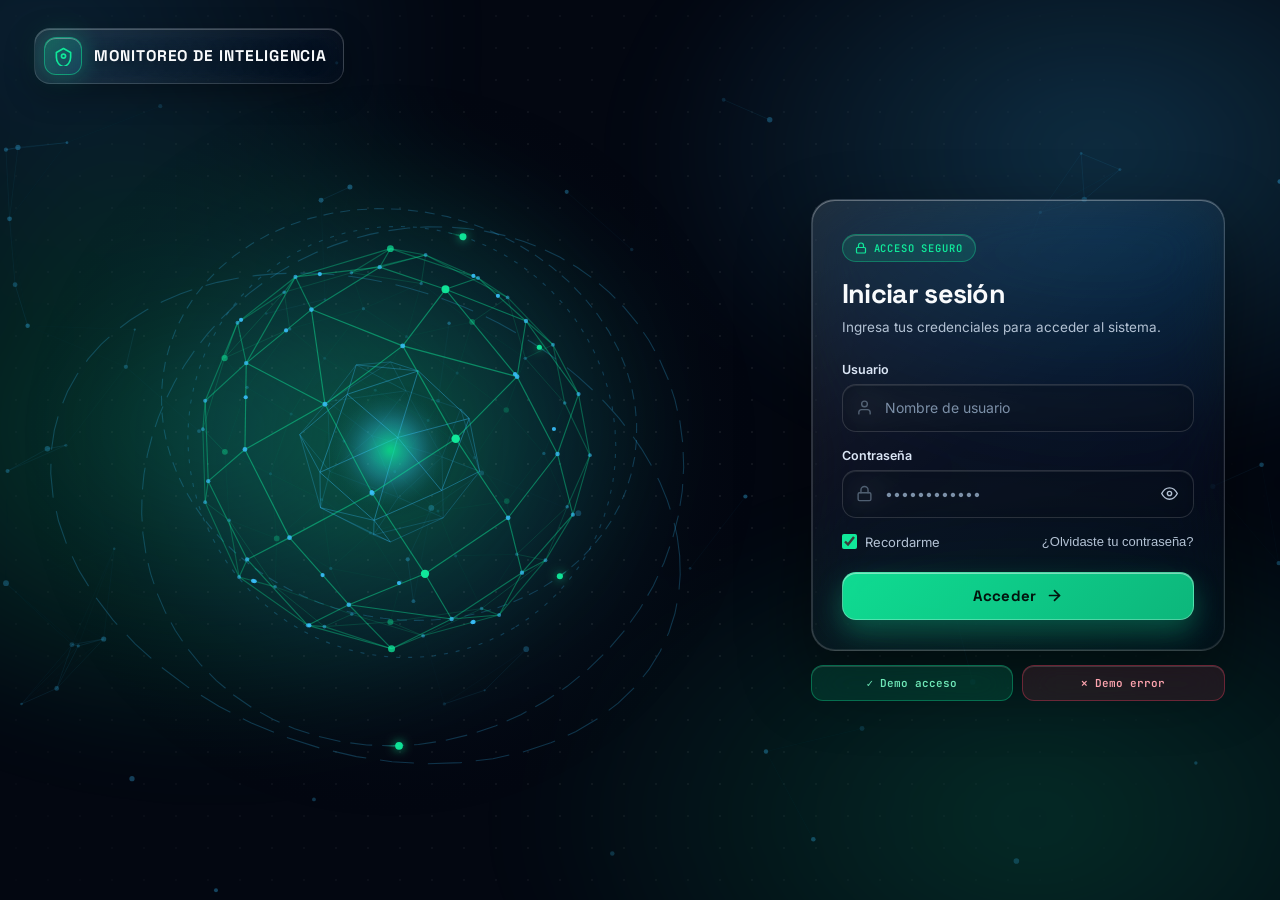
==== commit 2d9c2f54: "style: login glassmorphism transparente con entorno 3D interactivo a pantalla completa" ====
--- a/acceso_seguro_monitoreo_inteligente.html
+++ b/acceso_seguro_monitoreo_inteligente.html
@@ -14,18 +14,17 @@
       --accent-2: #38bdf8;
       --accent-2-rgb: 56, 189, 248;
       --warn: #fbbf24;
-      --bg-page: #05080f;
-      --bg-stage: #070c15;
-      --bg-panel: #0a101b;
-      --bg-card: rgba(13, 20, 33, 0.82);
-      --bg-input: rgba(6, 10, 18, 0.9);
-      --border: rgba(148, 163, 184, 0.14);
-      --border-strong: rgba(148, 163, 184, 0.26);
-      --text-main: #f1f5f9;
-      --text-soft: #94a3b8;
-      --text-dim: #64748b;
-      --radius-lg: 20px;
-      --radius-md: 12px;
+      --bg-page: #030711;
+      --glass-card: linear-gradient(145deg, rgba(255, 255, 255, 0.11) 0%, rgba(255, 255, 255, 0.035) 48%, rgba(6, 12, 24, 0.28) 100%);
+      --glass-input: rgba(5, 11, 22, 0.38);
+      --glass-border: rgba(255, 255, 255, 0.15);
+      --glass-border-strong: rgba(255, 255, 255, 0.26);
+      --glass-specular: inset 0 1px 0 rgba(255, 255, 255, 0.28), inset 1px 0 0 rgba(255, 255, 255, 0.1), inset 0 -1px 0 rgba(255, 255, 255, 0.05);
+      --text-main: #f8fafc;
+      --text-soft: #b3c2d4;
+      --text-dim: #7c90a8;
+      --radius-lg: 24px;
+      --radius-md: 14px;
     }
 
     body.state-success {
@@ -33,9 +32,7 @@
       --accent-rgb: 245, 197, 66;
       --accent-2: #fde078;
       --accent-2-rgb: 253, 224, 120;
-      --bg-page: #0c0904;
-      --bg-stage: #140f06;
-      --bg-panel: #151007;
+      --bg-page: #0a0703;
     }
 
     body.state-error {
@@ -43,9 +40,7 @@
       --accent-rgb: 244, 63, 94;
       --accent-2: #fb7185;
       --accent-2-rgb: 251, 113, 133;
-      --bg-page: #10060a;
-      --bg-stage: #17080e;
-      --bg-panel: #18080e;
+      --bg-page: #0f0408;
     }
 
     * {
@@ -57,145 +52,190 @@
     html, body {
       width: 100%;
       min-height: 100dvh;
-      background: var(--bg-page);
+      background-color: var(--bg-page);
       color: var(--text-main);
       font-family: 'Inter', system-ui, -apple-system, sans-serif;
       -webkit-font-smoothing: antialiased;
       overflow-x: hidden;
-      transition: background-color 0.55s ease;
+      transition: background-color 0.6s ease;
     }
 
     /* ============================================================
-       SPLIT LAYOUT (LEFT: PURE 3D ANIMATION | RIGHT: CLEAN LOGIN)
+       FULLSCREEN LIVING AURORA & INTERACTIVE 3D ENVIRONMENT
     ============================================================ */
-    .split-shell {
-      display: grid;
-      grid-template-columns: minmax(0, 1.2fr) minmax(420px, 0.8fr);
-      min-height: 100dvh;
-      width: 100%;
-    }
-
-    /* ---------------- LEFT VISUAL STAGE ---------------- */
-    .visual-stage {
-      position: relative;
+    .ambient-aurora {
+      position: fixed;
+      inset: -14%;
+      z-index: 0;
+      pointer-events: none;
       background:
-        radial-gradient(circle at 50% 50%, rgba(var(--accent-rgb), 0.13) 0%, transparent 56%),
-        radial-gradient(circle at 76% 78%, rgba(var(--accent-2-rgb), 0.08) 0%, transparent 50%),
-        linear-gradient(145deg, var(--bg-stage) 0%, #04070d 100%);
-      border-right: 1px solid var(--border);
-      overflow: hidden;
-      isolation: isolate;
-      cursor: grab;
-      user-select: none;
-      transition: background 0.6s ease, border-color 0.45s ease;
-    }
-
-    .visual-stage.dragging {
-      cursor: grabbing;
-    }
-
-    body.state-error .visual-stage {
-      border-right-color: rgba(244, 63, 94, 0.3);
-    }
-
-    .visual-stage::before {
-      content: "";
-      position: absolute;
+        radial-gradient(44% 44% at 24% 48%, rgba(var(--accent-rgb), 0.24) 0%, transparent 68%),
+        radial-gradient(42% 40% at 78% 24%, rgba(var(--accent-2-rgb), 0.22) 0%, transparent 68%),
+        radial-gradient(46% 42% at 74% 82%, rgba(var(--accent-rgb), 0.16) 0%, transparent 70%),
+        radial-gradient(36% 36% at 14% 14%, rgba(var(--accent-2-rgb), 0.14) 0%, transparent 70%);
+      filter: blur(36px);
+      animation: auroraDrift 18s ease-in-out infinite alternate;
+      transition: background 0.65s ease;
+    }
+
+    @keyframes auroraDrift {
+      0% { transform: translate3d(0, 0, 0) scale(1); }
+      50% { transform: translate3d(2%, -1.5%, 0) scale(1.05); }
+      100% { transform: translate3d(-1.5%, 2%, 0) scale(1.02); }
+    }
+
+    .ambient-grid {
+      position: fixed;
       inset: 0;
+      z-index: 0;
+      pointer-events: none;
       background-image:
-        linear-gradient(rgba(148, 163, 184, 0.04) 1px, transparent 1px),
-        linear-gradient(90deg, rgba(148, 163, 184, 0.04) 1px, transparent 1px);
-      background-size: 52px 52px;
-      mask-image: radial-gradient(circle at 50% 50%, black 28%, transparent 88%);
-      -webkit-mask-image: radial-gradient(circle at 50% 50%, black 28%, transparent 88%);
-      pointer-events: none;
-      z-index: 0;
-    }
-
-    #core-canvas {
-      position: absolute;
+        radial-gradient(rgba(255, 255, 255, 0.065) 1px, transparent 1px);
+      background-size: 32px 32px;
+      mask-image: radial-gradient(circle at 42% 50%, black 22%, transparent 90%);
+      -webkit-mask-image: radial-gradient(circle at 42% 50%, black 22%, transparent 90%);
+    }
+
+    #env-canvas {
+      position: fixed;
       inset: 0;
       width: 100%;
       height: 100%;
       z-index: 1;
       display: block;
+      cursor: grab;
       touch-action: none;
+    }
+
+    #env-canvas.dragging {
+      cursor: grabbing;
+    }
+
+    /* ============================================================
+       SPLIT FOREGROUND LAYER (LEFT: OPEN 3D STAGE | RIGHT: GLASS LOGIN)
+    ============================================================ */
+    .split-shell {
+      position: relative;
+      z-index: 2;
+      display: grid;
+      grid-template-columns: minmax(0, 1.18fr) minmax(420px, 0.82fr);
+      min-height: 100dvh;
+      width: 100%;
+      pointer-events: none;
+    }
+
+    .visual-stage {
+      position: relative;
+      pointer-events: none;
     }
 
     /* Only visible UI element on the left stage */
     .brand-mark {
-      position: absolute;
-      top: 30px;
-      left: 36px;
-      z-index: 2;
+      position: fixed;
+      top: 28px;
+      left: 34px;
+      z-index: 4;
       display: inline-flex;
       align-items: center;
       gap: 12px;
       pointer-events: none;
-      padding: 8px 14px 8px 8px;
-      border-radius: 14px;
-      background: rgba(6, 10, 18, 0.45);
-      backdrop-filter: blur(8px);
+      padding: 8px 16px 8px 9px;
+      border-radius: 16px;
+      background: linear-gradient(135deg, rgba(255, 255, 255, 0.1), rgba(6, 12, 24, 0.34));
+      backdrop-filter: blur(20px) saturate(165%);
+      -webkit-backdrop-filter: blur(20px) saturate(165%);
+      border: 1px solid rgba(255, 255, 255, 0.14);
+      box-shadow: 0 10px 30px rgba(0, 0, 0, 0.3), inset 0 1px 0 rgba(255, 255, 255, 0.22);
     }
 
     .brand-emblem {
       width: 38px;
       height: 38px;
-      border-radius: 11px;
-      background: linear-gradient(135deg, rgba(var(--accent-rgb), 0.22), rgba(var(--accent-2-rgb), 0.12));
-      border: 1px solid rgba(var(--accent-rgb), 0.42);
+      border-radius: 12px;
+      background: linear-gradient(135deg, rgba(var(--accent-rgb), 0.28), rgba(var(--accent-2-rgb), 0.14));
+      border: 1px solid rgba(var(--accent-rgb), 0.48);
       display: grid;
       place-items: center;
       color: var(--accent);
-      box-shadow: 0 0 22px rgba(var(--accent-rgb), 0.24);
+      box-shadow: 0 0 24px rgba(var(--accent-rgb), 0.28), inset 0 1px 0 rgba(255, 255, 255, 0.32);
       transition: all 0.4s ease;
     }
 
     .brand-name {
       font-family: 'Space Grotesk', sans-serif;
-      font-size: 16px;
+      font-size: 15.5px;
       font-weight: 700;
       letter-spacing: 0.06em;
       color: var(--text-main);
       text-transform: uppercase;
-      text-shadow: 0 2px 14px rgba(0, 0, 0, 0.7);
-    }
-
-    /* ---------------- RIGHT LOGIN PANEL ---------------- */
+      text-shadow: 0 2px 14px rgba(0, 0, 0, 0.55);
+    }
+
+    /* ---------------- RIGHT TRANSPARENT GLASS LOGIN ---------------- */
     .auth-panel {
-      position: relative;
-      background:
-        radial-gradient(circle at 85% 15%, rgba(var(--accent-rgb), 0.07) 0%, transparent 45%),
-        var(--bg-panel);
       display: flex;
       align-items: center;
       justify-content: center;
-      padding: 32px 36px;
-      transition: background 0.55s ease;
+      padding: 32px 38px;
+      pointer-events: none;
     }
 
     .auth-main {
       width: 100%;
-      max-width: 404px;
+      max-width: 414px;
+      pointer-events: auto;
+      perspective: 1100px;
     }
 
     .auth-card {
-      background: var(--bg-card);
-      border: 1px solid var(--border);
-      border-radius: var(--radius-lg);
-      padding: 32px 28px 28px;
-      backdrop-filter: blur(18px);
-      box-shadow:
-        0 24px 60px rgba(0, 0, 0, 0.52),
-        0 0 0 1px rgba(255, 255, 255, 0.03) inset;
-      transition: border-color 0.4s ease, box-shadow 0.4s ease;
-    }
-
-    body.state-success .auth-card {
       position: relative;
       overflow: hidden;
-      border-color: rgba(245, 197, 66, 0.48);
-      box-shadow: 0 24px 60px rgba(0, 0, 0, 0.54), 0 0 56px rgba(245, 197, 66, 0.24);
+      background: var(--glass-card);
+      backdrop-filter: blur(30px) saturate(180%);
+      -webkit-backdrop-filter: blur(30px) saturate(180%);
+      border: 1px solid var(--glass-border);
+      border-radius: var(--radius-lg);
+      padding: 34px 30px 30px;
+      box-shadow:
+        0 28px 70px rgba(0, 0, 0, 0.48),
+        0 0 0 1px rgba(255, 255, 255, 0.04) inset,
+        var(--glass-specular);
+      transform-style: preserve-3d;
+      transition: border-color 0.4s ease, box-shadow 0.45s ease, transform 0.18s ease-out;
+      --mx: 50%;
+      --my: 0%;
+      --glare-opacity: 0;
+    }
+
+    /* Interactive mouse-tracking crystal light reflection */
+    .auth-card::before {
+      content: "";
+      position: absolute;
+      inset: 0;
+      border-radius: inherit;
+      background: radial-gradient(
+        340px circle at var(--mx) var(--my),
+        rgba(255, 255, 255, 0.16) 0%,
+        rgba(var(--accent-rgb), 0.08) 38%,
+        transparent 72%
+      );
+      opacity: var(--glare-opacity);
+      transition: opacity 0.3s ease;
+      pointer-events: none;
+      z-index: 0;
+    }
+
+    .auth-card > * {
+      position: relative;
+      z-index: 1;
+    }
+
+    body.state-success .auth-card {
+      border-color: rgba(245, 197, 66, 0.5);
+      box-shadow:
+        0 28px 70px rgba(0, 0, 0, 0.52),
+        0 0 60px rgba(245, 197, 66, 0.25),
+        var(--glass-specular);
     }
 
     body.state-success .auth-card::after {
@@ -205,18 +245,38 @@
       background: linear-gradient(
         112deg,
         transparent 38%,
-        rgba(255, 245, 195, 0.24) 49%,
-        rgba(245, 197, 66, 0.12) 54%,
+        rgba(255, 246, 198, 0.28) 49%,
+        rgba(245, 197, 66, 0.14) 54%,
         transparent 64%
       );
       transform: translateX(-120%);
       animation: goldCardSheen 1.25s cubic-bezier(0.22, 1, 0.36, 1) forwards;
       pointer-events: none;
+      z-index: 2;
     }
 
     @keyframes goldCardSheen {
-      0% { transform: translateX(-115%); opacity: 0.9; }
+      0% { transform: translateX(-115%); opacity: 0.95; }
       100% { transform: translateX(125%); opacity: 0; }
+    }
+
+    body.state-error .auth-card {
+      border-color: rgba(244, 63, 94, 0.5);
+      box-shadow:
+        0 28px 70px rgba(0, 0, 0, 0.55),
+        0 0 48px rgba(244, 63, 94, 0.22),
+        var(--glass-specular);
+    }
+
+    .auth-card.shake {
+      animation: cardShake 0.44s cubic-bezier(.36, .07, .19, .97) both;
+    }
+
+    @keyframes cardShake {
+      10%, 90% { transform: translate3d(-3px, 0, 0); }
+      20%, 80% { transform: translate3d(5px, 0, 0); }
+      30%, 50%, 70% { transform: translate3d(-6px, 0, 0); }
+      40%, 60% { transform: translate3d(6px, 0, 0); }
     }
 
     /* Fullscreen Solar Flash Overlay on Login Success */
@@ -241,22 +301,6 @@
       100% { opacity: 0; transform: scale(1.14); }
     }
 
-    body.state-error .auth-card {
-      border-color: rgba(244, 63, 94, 0.45);
-      box-shadow: 0 24px 60px rgba(0, 0, 0, 0.55), 0 0 42px rgba(244, 63, 94, 0.18);
-    }
-
-    .auth-card.shake {
-      animation: cardShake 0.44s cubic-bezier(.36, .07, .19, .97) both;
-    }
-
-    @keyframes cardShake {
-      10%, 90% { transform: translate3d(-3px, 0, 0); }
-      20%, 80% { transform: translate3d(5px, 0, 0); }
-      30%, 50%, 70% { transform: translate3d(-6px, 0, 0); }
-      40%, 60% { transform: translate3d(6px, 0, 0); }
-    }
-
     .auth-header {
       margin-bottom: 24px;
     }
@@ -265,10 +309,11 @@
       display: inline-flex;
       align-items: center;
       gap: 7px;
-      padding: 5px 11px;
+      padding: 6px 12px;
       border-radius: 999px;
-      background: rgba(var(--accent-rgb), 0.1);
-      border: 1px solid rgba(var(--accent-rgb), 0.28);
+      background: rgba(var(--accent-rgb), 0.13);
+      border: 1px solid rgba(var(--accent-rgb), 0.34);
+      box-shadow: inset 0 1px 0 rgba(255, 255, 255, 0.18);
       color: var(--accent);
       font-family: 'JetBrains Mono', monospace;
       font-size: 10.5px;
@@ -280,9 +325,9 @@
 
     .auth-title {
       font-family: 'Space Grotesk', sans-serif;
-      font-size: 26px;
+      font-size: 27px;
       font-weight: 700;
-      letter-spacing: -0.02em;
+      letter-spacing: -0.025em;
       color: var(--text-main);
       margin-bottom: 6px;
     }
@@ -308,7 +353,7 @@
     .field-label {
       font-size: 12.5px;
       font-weight: 600;
-      color: #cbd5e1;
+      color: #dbe6f5;
     }
 
     .caps-hint {
@@ -340,15 +385,17 @@
 
     .text-input {
       width: 100%;
-      height: 46px;
+      height: 48px;
       padding: 0 42px 0 42px;
       border-radius: var(--radius-md);
-      border: 1px solid var(--border);
-      background: var(--bg-input);
+      border: 1px solid rgba(255, 255, 255, 0.14);
+      background: var(--glass-input);
+      backdrop-filter: blur(14px);
       color: var(--text-main);
       font-family: 'Inter', sans-serif;
       font-size: 14px;
       outline: none;
+      box-shadow: inset 0 1px 0 rgba(255, 255, 255, 0.09);
       transition: border-color 0.2s ease, box-shadow 0.2s ease, background-color 0.2s ease;
     }
 
@@ -357,18 +404,19 @@
     }
 
     .text-input:hover {
-      border-color: var(--border-strong);
+      border-color: rgba(255, 255, 255, 0.24);
+      background: rgba(8, 16, 30, 0.5);
     }
 
     .text-input:focus {
-      border-color: rgba(var(--accent-rgb), 0.78);
-      background: rgba(8, 14, 24, 0.96);
-      box-shadow: 0 0 0 3.5px rgba(var(--accent-rgb), 0.14);
+      border-color: rgba(var(--accent-rgb), 0.8);
+      background: rgba(8, 16, 32, 0.62);
+      box-shadow: 0 0 0 3.5px rgba(var(--accent-rgb), 0.18), inset 0 1px 0 rgba(255, 255, 255, 0.14);
     }
 
     .text-input[aria-invalid="true"] {
-      border-color: rgba(244, 63, 94, 0.75);
-      box-shadow: 0 0 0 3px rgba(244, 63, 94, 0.14);
+      border-color: rgba(244, 63, 94, 0.78);
+      box-shadow: 0 0 0 3px rgba(244, 63, 94, 0.16);
     }
 
     .input-box:focus-within .input-icon {
@@ -379,7 +427,7 @@
       display: none;
       margin-top: 6px;
       font-size: 11.5px;
-      color: #fda4af;
+      color: #fecdd3;
       font-family: 'JetBrains Mono', monospace;
     }
 
@@ -392,10 +440,10 @@
       right: 8px;
       width: 32px;
       height: 32px;
-      border-radius: 8px;
+      border-radius: 9px;
       border: none;
       background: transparent;
-      color: var(--text-dim);
+      color: var(--text-soft);
       cursor: pointer;
       display: grid;
       place-items: center;
@@ -405,7 +453,7 @@
     .toggle-pass:hover,
     .toggle-pass:focus-visible {
       color: var(--text-main);
-      background: rgba(255, 255, 255, 0.08);
+      background: rgba(255, 255, 255, 0.1);
       outline: none;
     }
 
@@ -454,9 +502,9 @@
     .btn-primary {
       width: 100%;
       height: 48px;
-      border: none;
+      border: 1px solid rgba(255, 255, 255, 0.28);
       border-radius: var(--radius-md);
-      background: linear-gradient(135deg, var(--accent) 0%, #0ec986 100%);
+      background: linear-gradient(135deg, rgba(var(--accent-rgb), 0.94) 0%, rgba(14, 201, 134, 0.9) 100%);
       color: #03130d;
       font-family: 'Space Grotesk', sans-serif;
       font-size: 15px;
@@ -467,14 +515,14 @@
       align-items: center;
       justify-content: center;
       gap: 9px;
-      box-shadow: 0 10px 26px rgba(var(--accent-rgb), 0.28);
+      box-shadow: 0 12px 28px rgba(var(--accent-rgb), 0.3), inset 0 1px 0 rgba(255, 255, 255, 0.45);
       transition: transform 0.16s ease, box-shadow 0.2s ease, filter 0.2s ease;
     }
 
     .btn-primary:hover:not(:disabled) {
       transform: translateY(-1px);
-      filter: brightness(1.06);
-      box-shadow: 0 14px 32px rgba(var(--accent-rgb), 0.38);
+      filter: brightness(1.07);
+      box-shadow: 0 16px 34px rgba(var(--accent-rgb), 0.42), inset 0 1px 0 rgba(255, 255, 255, 0.55);
     }
 
     .btn-primary:active:not(:disabled) {
@@ -501,8 +549,9 @@
       width: 100%;
       height: 44px;
       border-radius: var(--radius-md);
-      border: 1px solid var(--border-strong);
-      background: rgba(255, 255, 255, 0.03);
+      border: 1px solid rgba(255, 255, 255, 0.18);
+      background: rgba(255, 255, 255, 0.055);
+      backdrop-filter: blur(12px);
       color: var(--text-main);
       font-family: 'Space Grotesk', sans-serif;
       font-size: 14px;
@@ -512,12 +561,13 @@
       align-items: center;
       justify-content: center;
       gap: 8px;
+      box-shadow: inset 0 1px 0 rgba(255, 255, 255, 0.12);
       transition: all 0.2s ease;
     }
 
     .btn-ghost:hover:not(:disabled) {
-      border-color: rgba(var(--accent-rgb), 0.55);
-      background: rgba(var(--accent-rgb), 0.08);
+      border-color: rgba(var(--accent-rgb), 0.58);
+      background: rgba(var(--accent-rgb), 0.12);
       color: var(--accent);
     }
 
@@ -542,10 +592,10 @@
       align-items: center;
       justify-content: space-between;
       gap: 10px;
-      padding: 9px 12px;
-      border-radius: 10px;
-      background: rgba(var(--accent-2-rgb), 0.09);
-      border: 1px solid rgba(var(--accent-2-rgb), 0.28);
+      padding: 10px 13px;
+      border-radius: 12px;
+      background: rgba(var(--accent-2-rgb), 0.12);
+      border: 1px solid rgba(var(--accent-2-rgb), 0.34);
       font-family: 'JetBrains Mono', monospace;
       font-size: 11px;
       color: #bae6fd;
@@ -558,11 +608,11 @@
     }
 
     .otp-autofill-btn {
-      background: rgba(var(--accent-2-rgb), 0.18);
-      border: 1px solid rgba(var(--accent-2-rgb), 0.42);
+      background: rgba(var(--accent-2-rgb), 0.22);
+      border: 1px solid rgba(var(--accent-2-rgb), 0.45);
       color: #e0f2fe;
-      padding: 4px 8px;
-      border-radius: 6px;
+      padding: 4px 9px;
+      border-radius: 7px;
       font-family: 'JetBrains Mono', monospace;
       font-size: 10px;
       cursor: pointer;
@@ -570,7 +620,7 @@
 
     .otp-input {
       width: 100%;
-      height: 52px;
+      height: 54px;
       text-align: center;
       font-family: 'JetBrains Mono', monospace;
       font-size: 22px;
@@ -578,8 +628,8 @@
       letter-spacing: 0.42em;
       padding: 0 14px;
       border-radius: var(--radius-md);
-      border: 1px solid var(--border-strong);
-      background: var(--bg-input);
+      border: 1px solid rgba(255, 255, 255, 0.2);
+      background: var(--glass-input);
       color: var(--text-main);
       outline: none;
       transition: border-color 0.2s ease, box-shadow 0.2s ease;
@@ -587,7 +637,7 @@
 
     .otp-input:focus {
       border-color: rgba(var(--accent-rgb), 0.85);
-      box-shadow: 0 0 0 3.5px rgba(var(--accent-rgb), 0.16);
+      box-shadow: 0 0 0 3.5px rgba(var(--accent-rgb), 0.18);
     }
 
     .otp-actions {
@@ -609,13 +659,13 @@
       height: 64px;
       margin: 0 auto 18px;
       border-radius: 50%;
-      border: 2.5px solid rgba(var(--accent-rgb), 0.16);
+      border: 2.5px solid rgba(var(--accent-rgb), 0.18);
       border-top-color: var(--accent);
       border-right-color: var(--accent-2);
       display: grid;
       place-items: center;
       animation: spin 0.9s linear infinite;
-      box-shadow: 0 0 28px rgba(var(--accent-rgb), 0.24);
+      box-shadow: 0 0 28px rgba(var(--accent-rgb), 0.26);
     }
 
     .spinner-orbit svg {
@@ -629,7 +679,7 @@
       width: 100%;
       height: 6px;
       border-radius: 999px;
-      background: rgba(255, 255, 255, 0.06);
+      background: rgba(255, 255, 255, 0.08);
       overflow: hidden;
       margin-top: 18px;
     }
@@ -654,10 +704,10 @@
       margin: 0 auto 16px;
       display: grid;
       place-items: center;
-      background: rgba(var(--accent-rgb), 0.14);
-      border: 1px solid rgba(var(--accent-rgb), 0.42);
+      background: rgba(var(--accent-rgb), 0.15);
+      border: 1px solid rgba(var(--accent-rgb), 0.45);
       color: var(--accent);
-      box-shadow: 0 0 32px rgba(var(--accent-rgb), 0.24);
+      box-shadow: 0 0 32px rgba(var(--accent-rgb), 0.26), inset 0 1px 0 rgba(255, 255, 255, 0.24);
     }
 
     .result-title {
@@ -680,52 +730,58 @@
       gap: 10px;
     }
 
-    /* Subtle Demo Triggers */
+    /* Frosted Glass Demo Triggers */
     .demo-strip {
       margin-top: 14px;
       display: grid;
       grid-template-columns: 1fr 1fr;
-      gap: 8px;
+      gap: 9px;
     }
 
     .demo-btn {
-      padding: 9px 10px;
-      border-radius: 10px;
+      padding: 10px 12px;
+      border-radius: 12px;
       font-family: 'JetBrains Mono', monospace;
       font-size: 11px;
       font-weight: 600;
       cursor: pointer;
+      backdrop-filter: blur(18px) saturate(160%);
+      -webkit-backdrop-filter: blur(18px) saturate(160%);
       border: 1px solid transparent;
+      box-shadow: inset 0 1px 0 rgba(255, 255, 255, 0.14);
       transition: all 0.2s ease;
     }
 
     .demo-btn.ok {
-      background: rgba(16, 232, 154, 0.09);
-      border-color: rgba(16, 232, 154, 0.28);
-      color: #34d399;
+      background: rgba(16, 232, 154, 0.12);
+      border-color: rgba(16, 232, 154, 0.34);
+      color: #6ee7b7;
     }
 
     .demo-btn.ok:hover {
-      background: rgba(16, 232, 154, 0.18);
+      background: rgba(16, 232, 154, 0.22);
+      transform: translateY(-1px);
     }
 
     .demo-btn.fail {
-      background: rgba(244, 63, 94, 0.09);
-      border-color: rgba(244, 63, 94, 0.3);
-      color: #fb7185;
+      background: rgba(244, 63, 94, 0.12);
+      border-color: rgba(244, 63, 94, 0.36);
+      color: #fda4af;
     }
 
     .demo-btn.fail:hover {
-      background: rgba(244, 63, 94, 0.18);
-    }
-
-    /* Modals */
+      background: rgba(244, 63, 94, 0.22);
+      transform: translateY(-1px);
+    }
+
+    /* Glass Modal */
     .modal-backdrop {
       position: fixed;
       inset: 0;
       z-index: 40;
-      background: rgba(3, 6, 12, 0.82);
-      backdrop-filter: blur(10px);
+      background: rgba(3, 6, 14, 0.62);
+      backdrop-filter: blur(16px);
+      -webkit-backdrop-filter: blur(16px);
       display: none;
       align-items: center;
       justify-content: center;
@@ -742,11 +798,13 @@
       max-width: 420px;
       max-height: calc(100dvh - 40px);
       overflow-y: auto;
-      background: #0d1523;
-      border: 1px solid rgba(var(--accent-rgb), 0.35);
-      border-radius: 18px;
+      background: linear-gradient(145deg, rgba(20, 30, 50, 0.72), rgba(8, 14, 26, 0.76));
+      backdrop-filter: blur(30px) saturate(180%);
+      -webkit-backdrop-filter: blur(30px) saturate(180%);
+      border: 1px solid rgba(var(--accent-rgb), 0.38);
+      border-radius: 22px;
       padding: 24px;
-      box-shadow: 0 28px 70px rgba(0, 0, 0, 0.72);
+      box-shadow: 0 30px 76px rgba(0, 0, 0, 0.72), var(--glass-specular);
     }
 
     .modal-head {
@@ -767,8 +825,8 @@
       width: 32px;
       height: 32px;
       border-radius: 9px;
-      border: 1px solid var(--border);
-      background: rgba(255, 255, 255, 0.04);
+      border: 1px solid rgba(255, 255, 255, 0.14);
+      background: rgba(255, 255, 255, 0.06);
       color: var(--text-soft);
       cursor: pointer;
       font-size: 15px;
@@ -783,20 +841,22 @@
       outline: none;
     }
 
-    /* Toast */
+    /* Glass Toast */
     .toast {
       position: fixed;
       bottom: 20px;
       right: 22px;
       z-index: 50;
-      background: #0f172a;
-      border: 1px solid rgba(var(--accent-rgb), 0.5);
+      background: rgba(12, 20, 36, 0.68);
+      backdrop-filter: blur(22px) saturate(170%);
+      -webkit-backdrop-filter: blur(22px) saturate(170%);
+      border: 1px solid rgba(var(--accent-rgb), 0.48);
       color: var(--text-main);
       padding: 11px 16px;
-      border-radius: 12px;
+      border-radius: 13px;
       font-family: 'JetBrains Mono', monospace;
       font-size: 12px;
-      box-shadow: 0 16px 36px rgba(0, 0, 0, 0.6);
+      box-shadow: 0 16px 38px rgba(0, 0, 0, 0.58), inset 0 1px 0 rgba(255, 255, 255, 0.16);
       transform: translateY(20px);
       opacity: 0;
       pointer-events: none;
@@ -812,28 +872,24 @@
     @media (max-width: 960px) {
       .split-shell {
         grid-template-columns: 1fr;
-        min-height: auto;
-      }
-      .visual-stage {
-        min-height: 360px;
-        border-right: none;
-        border-bottom: 1px solid var(--border);
+        grid-template-rows: 340px auto;
       }
       .brand-mark {
-        top: 20px;
-        left: 20px;
+        position: absolute;
+        top: 18px;
+        left: 18px;
       }
       .auth-panel {
-        padding: 28px 20px 34px;
+        padding: 12px 20px 36px;
       }
     }
 
     @media (max-width: 520px) {
-      .visual-stage {
-        min-height: 300px;
+      .split-shell {
+        grid-template-rows: 270px auto;
       }
       .auth-card {
-        padding: 24px 20px;
+        padding: 26px 20px;
       }
       .demo-strip {
         grid-template-columns: 1fr;
@@ -855,28 +911,26 @@
   </style>
 </head>
 <body>
+  <div class="ambient-aurora" aria-hidden="true"></div>
+  <div class="ambient-grid" aria-hidden="true"></div>
+  <canvas id="env-canvas" aria-label="Entorno 3D interactivo de Monitoreo de Inteligencia"></canvas>
   <div class="sun-flash-overlay" id="sun-flash-overlay" aria-hidden="true"></div>
+
+  <div class="brand-mark">
+    <div class="brand-emblem" aria-hidden="true">
+      <svg width="19" height="19" viewBox="0 0 24 24" fill="none" stroke="currentColor" stroke-width="2.1" stroke-linecap="round" stroke-linejoin="round">
+        <path d="M12 2L3 7v6c0 5.5 3.8 10.4 9 12 5.2-1.6 9-6.5 9-12V7l-9-5z"/>
+        <circle cx="12" cy="11.5" r="2.6"/>
+      </svg>
+    </div>
+    <span class="brand-name">Monitoreo de Inteligencia</span>
+  </div>
+
   <div class="split-shell">
-    <!-- ============================================================
-         LEFT SIDE: PURE INTERACTIVE 3D ANIMATION + BRAND TITLE ONLY
-    ============================================================ -->
-    <aside class="visual-stage" id="visual-stage" aria-label="Animación 3D interactiva de Monitoreo de Inteligencia">
-      <canvas id="core-canvas"></canvas>
-
-      <div class="brand-mark">
-        <div class="brand-emblem" aria-hidden="true">
-          <svg width="19" height="19" viewBox="0 0 24 24" fill="none" stroke="currentColor" stroke-width="2.1" stroke-linecap="round" stroke-linejoin="round">
-            <path d="M12 2L3 7v6c0 5.5 3.8 10.4 9 12 5.2-1.6 9-6.5 9-12V7l-9-5z"/>
-            <circle cx="12" cy="11.5" r="2.6"/>
-          </svg>
-        </div>
-        <span class="brand-name">Monitoreo de Inteligencia</span>
-      </div>
-    </aside>
-
-    <!-- ============================================================
-         RIGHT SIDE: CLEAN MINIMALIST LOGIN
-    ============================================================ -->
+    <!-- LEFT: OPEN SPACE OVER INTERACTIVE 3D CORE -->
+    <div class="visual-stage" aria-hidden="true"></div>
+
+    <!-- RIGHT: TRANSPARENT FROSTED GLASS LOGIN -->
     <main class="auth-panel">
       <section class="auth-main" aria-label="Inicio de sesión">
         <div class="auth-card" id="auth-card">
@@ -1067,7 +1121,7 @@
           </div>
         </div>
 
-        <!-- Compact Demo Triggers -->
+        <!-- Frosted Glass Demo Triggers -->
         <div class="demo-strip" aria-label="Pruebas rápidas en modo demo">
           <button type="button" class="demo-btn ok" id="btn-demo-ok">✓ Demo acceso</button>
           <button type="button" class="demo-btn fail" id="btn-demo-fail">✕ Demo error</button>
@@ -1184,7 +1238,31 @@
       let toastTimer = null;
 
       // ==========================================================
-      // 3. UI HELPERS
+      // 3. INTERACTIVE GLASS CARD TILT & SPECULAR GLARE
+      // ==========================================================
+      const reducedMotionQuery = window.matchMedia('(prefers-reduced-motion: reduce)');
+      let prefersReducedMotion = reducedMotionQuery.matches;
+
+      authCard.addEventListener('pointermove', (e) => {
+        if (prefersReducedMotion) return;
+        const rect = authCard.getBoundingClientRect();
+        const x = e.clientX - rect.left;
+        const y = e.clientY - rect.top;
+        const rx = ((y / rect.height) - 0.5) * -5.5;
+        const ry = ((x / rect.width) - 0.5) * 5.5;
+        authCard.style.setProperty('--mx', `${x}px`);
+        authCard.style.setProperty('--my', `${y}px`);
+        authCard.style.setProperty('--glare-opacity', '1');
+        authCard.style.transform = `rotateX(${rx.toFixed(2)}deg) rotateY(${ry.toFixed(2)}deg)`;
+      });
+
+      authCard.addEventListener('pointerleave', () => {
+        authCard.style.setProperty('--glare-opacity', '0');
+        authCard.style.transform = '';
+      });
+
+      // ==========================================================
+      // 4. UI HELPERS & MODAL MANAGER
       // ==========================================================
       function showToast(message) {
         toastEl.textContent = message;
@@ -1223,9 +1301,6 @@
         if (savedUser) inputUser.value = savedUser;
       } catch (e) {}
 
-      // ==========================================================
-      // 4. ACCESSIBLE MODAL (ESC + FOCUS TRAP + RESTORE)
-      // ==========================================================
       let activeModal = null;
       let lastTriggerEl = null;
 
@@ -1483,7 +1558,7 @@
       }
 
       // ==========================================================
-      // 6. FORM LISTENERS
+      // 6. FORM LISTENERS (TYPING SENDS ENERGY BEAMS TO 3D CORE)
       // ==========================================================
       loginForm.addEventListener('submit', (e) => {
         e.preventDefault();
@@ -1492,6 +1567,7 @@
 
       const onType = () => {
         state.typingBoost = Math.min(1, state.typingBoost + 0.36);
+        spawnTypingPulse();
       };
       inputUser.addEventListener('input', () => { setFieldError(inputUser, errUser, ''); onType(); });
       inputPass.addEventListener('input', () => { setFieldError(inputPass, errPass, ''); onType(); });
@@ -1591,23 +1667,43 @@
       });
 
       // ==========================================================
-      // 7. NEXT-LEVEL INTERACTIVE 3D ANIMATION ENGINE
-      //    (Drag inertia, hover magnetic arcs, click bursts, wheel zoom,
-      //     inner counter-rotating core, segmented holographic rings)
+      // 7. FULLSCREEN INTERACTIVE 3D + CONSTELLATION ENVIRONMENT
       // ==========================================================
-      const stageEl = document.getElementById('visual-stage');
-      const canvas = document.getElementById('core-canvas');
+      const canvas = document.getElementById('env-canvas');
       const ctx = canvas.getContext('2d');
 
-      const reducedMotionQuery = window.matchMedia('(prefers-reduced-motion: reduce)');
-      let prefersReducedMotion = reducedMotionQuery.matches;
       let isPageVisible = !document.hidden;
-      let isStageInView = true;
       let rafId = null;
-
       let cw = 0;
       let ch = 0;
       let dpr = 1;
+
+      // Full-viewport interactive constellation field (flows behind the glass login too!)
+      const fieldParticles = Array.from({ length: 68 }, () => ({
+        x: Math.random(),
+        y: Math.random(),
+        vx: (Math.random() - 0.5) * 0.00032,
+        vy: (Math.random() - 0.5) * 0.00032,
+        r: 1.1 + Math.random() * 1.9,
+        alpha: 0.22 + Math.random() * 0.42
+      }));
+
+      // Energy pulses traveling from the login card to the 3D core on typing
+      const typingPulses = [];
+      function spawnTypingPulse() {
+        if (prefersReducedMotion || !cw || !ch) return;
+        const rect = authCard.getBoundingClientRect();
+        const startX = rect.left + 8;
+        const startY = rect.top + rect.height * (0.3 + Math.random() * 0.4);
+        typingPulses.push({
+          sx: startX,
+          sy: startY,
+          t: 0,
+          speed: 0.032 + Math.random() * 0.016,
+          arc: (Math.random() - 0.5) * 90
+        });
+        if (typingPulses.length > 18) typingPulses.shift();
+      }
 
       // Outer Fibonacci Geodesic Sphere
       const OUTER_COUNT = 78;
@@ -1632,13 +1728,11 @@
           const dx = outerNodes[i].x - outerNodes[j].x;
           const dy = outerNodes[i].y - outerNodes[j].y;
           const dz = outerNodes[i].z - outerNodes[j].z;
-          if (Math.sqrt(dx * dx + dy * dy + dz * dz) < 0.52) {
-            outerEdges.push([i, j]);
-          }
-        }
-      }
-
-      // Inner Counter-Rotating Geodesic Core (Icosahedron-like lattice)
+          if (Math.sqrt(dx * dx + dy * dy + dz * dz) < 0.52) outerEdges.push([i, j]);
+        }
+      }
+
+      // Inner Counter-Rotating Geodesic Core
       const INNER_COUNT = 22;
       const innerNodes = [];
       for (let i = 0; i < INNER_COUNT; i++) {
@@ -1653,13 +1747,10 @@
           const dx = innerNodes[i].x - innerNodes[j].x;
           const dy = innerNodes[i].y - innerNodes[j].y;
           const dz = innerNodes[i].z - innerNodes[j].z;
-          if (Math.sqrt(dx * dx + dy * dy + dz * dz) < 0.96) {
-            innerEdges.push([i, j]);
-          }
-        }
-      }
-
-      // Data packets flowing along outer edges
+          if (Math.sqrt(dx * dx + dy * dy + dz * dz) < 0.96) innerEdges.push([i, j]);
+        }
+      }
+
       const packets = Array.from({ length: 22 }, () => ({
         edgeIdx: Math.floor(Math.random() * outerEdges.length),
         t: Math.random(),
@@ -1676,10 +1767,9 @@
             boosted: true
           });
         }
-        if (packets.length > 52) packets.splice(22, packets.length - 52);
-      }
-
-      // 4 Segmented Holographic Orbital Rings with satellite trails
+        if (packets.length > 56) packets.splice(22, packets.length - 56);
+      }
+
       const orbits = [
         { tiltX: 0.58, tiltZ: 0.24, radiusMul: 1.24, angle: 0.4, speed: 0.0085, dash: [10, 7], trail: [] },
         { tiltX: -0.46, tiltZ: -0.55, radiusMul: 1.44, angle: 2.1, speed: -0.0068, dash: [22, 10], trail: [] },
@@ -1687,33 +1777,8 @@
         { tiltX: -0.82, tiltZ: 0.35, radiusMul: 1.62, angle: 5.2, speed: -0.0046, dash: [34, 14], trail: [] }
       ];
 
-      // Ambient spatial particles
-      const dust = Array.from({ length: 44 }, () => ({
-        x: Math.random(),
-        y: Math.random(),
-        r: 0.8 + Math.random() * 1.6,
-        vy: -0.00016 - Math.random() * 0.00024,
-        alpha: 0.14 + Math.random() * 0.36
-      }));
-
-      // Interactive pointer, drag inertia, zoom, and click ripples
-      const pointer = {
-        active: false,
-        px: 0,
-        py: 0,
-        nx: 0,
-        ny: 0
-      };
-      const drag = {
-        down: false,
-        moved: false,
-        startX: 0,
-        startY: 0,
-        lastX: 0,
-        lastY: 0,
-        velX: 0,
-        velY: 0
-      };
+      const pointer = { active: false, px: 0, py: 0, nx: 0, ny: 0 };
+      const drag = { down: false, moved: false, startX: 0, startY: 0, lastX: 0, lastY: 0, velX: 0, velY: 0 };
       let zoom = 1;
       let targetZoom = 1;
       const clickRipples = [];
@@ -1741,7 +1806,31 @@
         }
       }
 
-      stageEl.addEventListener('pointerdown', (e) => {
+      // Global pointer tracking so the background reacts even around the glass login card
+      window.addEventListener('pointermove', (e) => {
+        pointer.active = true;
+        pointer.px = e.clientX;
+        pointer.py = e.clientY;
+        pointer.nx = (e.clientX / Math.max(1, cw) - 0.5) * 2;
+        pointer.ny = (e.clientY / Math.max(1, ch) - 0.5) * 2;
+
+        if (drag.down) {
+          const dx = e.clientX - drag.lastX;
+          const dy = e.clientY - drag.lastY;
+          if (Math.hypot(e.clientX - drag.startX, e.clientY - drag.startY) > 6) drag.moved = true;
+          rotY += dx * 0.0075;
+          rotX = Math.max(-1.25, Math.min(1.25, rotX + dy * 0.0065));
+          drag.velY = dx * 0.0042;
+          drag.velX = dy * 0.0036;
+          drag.lastX = e.clientX;
+          drag.lastY = e.clientY;
+          requestStaticRedraw();
+        }
+      });
+
+      window.addEventListener('pointerleave', () => { pointer.active = false; });
+
+      canvas.addEventListener('pointerdown', (e) => {
         if (e.button !== 0 && e.pointerType === 'mouse') return;
         drag.down = true;
         drag.moved = false;
@@ -1749,78 +1838,41 @@
         drag.startY = drag.lastY = e.clientY;
         drag.velX = 0;
         drag.velY = 0;
-        stageEl.classList.add('dragging');
-        if (stageEl.setPointerCapture) stageEl.setPointerCapture(e.pointerId);
-      });
-
-      stageEl.addEventListener('pointermove', (e) => {
-        const rect = stageEl.getBoundingClientRect();
-        pointer.active = true;
-        pointer.px = e.clientX - rect.left;
-        pointer.py = e.clientY - rect.top;
-        pointer.nx = (pointer.px / rect.width - 0.5) * 2;
-        pointer.ny = (pointer.py / rect.height - 0.5) * 2;
-
-        if (drag.down) {
-          const dx = e.clientX - drag.lastX;
-          const dy = e.clientY - drag.lastY;
-          if (Math.hypot(e.clientX - drag.startX, e.clientY - drag.startY) > 6) {
-            drag.moved = true;
-          }
-          rotY += dx * 0.0075;
-          rotX = Math.max(-1.25, Math.min(1.25, rotX + dy * 0.0065));
-          drag.velY = dx * 0.0042;
-          drag.velX = dy * 0.0036;
-          drag.lastX = e.clientX;
-          drag.lastY = e.clientY;
-          requestStaticRedraw();
-        }
+        canvas.classList.add('dragging');
+        if (canvas.setPointerCapture) canvas.setPointerCapture(e.pointerId);
       });
 
       function endDrag(e) {
         if (!drag.down) return;
         drag.down = false;
-        stageEl.classList.remove('dragging');
+        canvas.classList.remove('dragging');
         if (!drag.moved) {
-          // Clean click / tap -> emit shockwave + ripple + burst packets
-          const rect = stageEl.getBoundingClientRect();
-          clickRipples.push({
-            x: e.clientX - rect.left,
-            y: e.clientY - rect.top,
-            r: 8,
-            alpha: 0.9
-          });
+          clickRipples.push({ x: e.clientX, y: e.clientY, r: 8, alpha: 0.92 });
           state.shockwave = 1;
-          spawnBurstPackets(10);
+          spawnBurstPackets(12);
           requestStaticRedraw();
         }
       }
 
-      stageEl.addEventListener('pointerup', endDrag);
-      stageEl.addEventListener('pointercancel', endDrag);
-      stageEl.addEventListener('pointerleave', () => {
-        pointer.active = false;
-      });
-
-      // Mouse wheel smooth zoom
-      stageEl.addEventListener('wheel', (e) => {
+      canvas.addEventListener('pointerup', endDrag);
+      canvas.addEventListener('pointercancel', endDrag);
+
+      canvas.addEventListener('wheel', (e) => {
         e.preventDefault();
         targetZoom = Math.max(0.76, Math.min(1.38, targetZoom - e.deltaY * 0.0008));
         requestStaticRedraw();
       }, { passive: false });
 
-      // Double-click toggles zoom / resets camera cleanly
-      stageEl.addEventListener('dblclick', () => {
+      canvas.addEventListener('dblclick', () => {
         targetZoom = Math.abs(targetZoom - 1) < 0.08 ? 1.24 : 1;
         state.shockwave = Math.max(state.shockwave, 0.7);
         requestStaticRedraw();
       });
 
       function resizeCanvas() {
-        const rect = stageEl.getBoundingClientRect();
-        const nextW = Math.max(1, Math.floor(rect.width));
-        const nextH = Math.max(1, Math.floor(rect.height));
-        const maxDpr = window.innerWidth < 640 ? 1.5 : 2;
+        const nextW = Math.max(1, window.innerWidth);
+        const nextH = Math.max(1, window.innerHeight);
+        const maxDpr = nextW < 640 ? 1.5 : 2;
         const nextDpr = Math.min(window.devicePixelRatio || 1, maxDpr);
         if (nextW === cw && nextH === ch && nextDpr === dpr) return;
         cw = nextW;
@@ -1832,21 +1884,11 @@
         requestStaticRedraw();
       }
 
-      if (typeof ResizeObserver !== 'undefined') new ResizeObserver(resizeCanvas).observe(stageEl);
       window.addEventListener('resize', resizeCanvas);
-
-      if (typeof IntersectionObserver !== 'undefined') {
-        new IntersectionObserver((entries) => {
-          isStageInView = entries[0].isIntersecting;
-          syncAnimationLoop();
-        }, { threshold: 0.05 }).observe(stageEl);
-      }
-
       document.addEventListener('visibilitychange', () => {
         isPageVisible = !document.hidden;
         syncAnimationLoop();
       });
-
       if (reducedMotionQuery.addEventListener) {
         reducedMotionQuery.addEventListener('change', (e) => {
           prefersReducedMotion = e.matches;
@@ -1900,20 +1942,19 @@
           if (i === 0) ctx.moveTo(p.x, p.y);
           else ctx.lineTo(p.x, p.y);
         }
-        ctx.strokeStyle = `rgba(${secRgb[0]}, ${secRgb[1]}, ${secRgb[2]}, 0.22)`;
+        ctx.strokeStyle = `rgba(${secRgb[0]}, ${secRgb[1]}, ${secRgb[2]}, 0.24)`;
         ctx.lineWidth = 1.1;
         ctx.stroke();
         ctx.setLineDash([]);
         ctx.restore();
 
-        // Satellite + fading trail
         const sat = projectOrbitPoint(cx, cy, radius, orb.angle, tx, tz);
         if (advance) {
           orb.trail.unshift({ x: sat.x, y: sat.y });
           if (orb.trail.length > 10) orb.trail.pop();
         }
         for (let i = 1; i < orb.trail.length; i++) {
-          const alpha = (1 - i / orb.trail.length) * 0.45;
+          const alpha = (1 - i / orb.trail.length) * 0.48;
           ctx.beginPath();
           ctx.moveTo(orb.trail[i - 1].x, orb.trail[i - 1].y);
           ctx.lineTo(orb.trail[i].x, orb.trail[i].y);
@@ -1923,7 +1964,7 @@
         }
 
         ctx.beginPath();
-        ctx.arc(sat.x, sat.y, 3.2 * sat.scale, 0, Math.PI * 2);
+        ctx.arc(sat.x, sat.y, 3.3 * sat.scale, 0, Math.PI * 2);
         ctx.fillStyle = `rgba(${rgb[0]}, ${rgb[1]}, ${rgb[2]}, 0.96)`;
         ctx.shadowColor = `rgba(${rgb[0]}, ${rgb[1]}, ${rgb[2]}, 0.85)`;
         ctx.shadowBlur = 10;
@@ -1954,45 +1995,112 @@
         }
 
         const { primary: rgb, secondary: secRgb } = getPalette();
-        const cx = cw * 0.5;
-        const cy = ch * 0.5;
+        const isDesktop = cw > 960;
+        // Core lives gracefully on the LEFT side on desktop, top on mobile
+        const cx = isDesktop ? cw * 0.305 : cw * 0.5;
+        const cy = isDesktop ? ch * 0.5 : Math.min(ch * 0.22, 175);
         const errorShrink = 1 - state.errorPulse * 0.09;
         const sunBloom = 1 + Math.sin(state.sunFlash * Math.PI * 0.5) * 0.14;
-        const baseRadius = Math.min(cw, ch) * 0.275 * zoom * errorShrink * sunBloom;
-
-        // 1. Ambient spatial particles (gently attracted to pointer)
-        dust.forEach((d) => {
+        const baseRadius = (isDesktop ? Math.min(cw * 0.55, ch) * 0.27 : Math.min(cw, 360) * 0.25) * zoom * errorShrink * sunBloom;
+
+        // 0. Interactive Cursor Environment Halo
+        if (pointer.active) {
+          const halo = ctx.createRadialGradient(pointer.px, pointer.py, 4, pointer.px, pointer.py, 210);
+          halo.addColorStop(0, `rgba(${secRgb[0]}, ${secRgb[1]}, ${secRgb[2]}, 0.14)`);
+          halo.addColorStop(0.5, `rgba(${rgb[0]}, ${rgb[1]}, ${rgb[2]}, 0.05)`);
+          halo.addColorStop(1, 'rgba(0,0,0,0)');
+          ctx.fillStyle = halo;
+          ctx.beginPath();
+          ctx.arc(pointer.px, pointer.py, 210, 0, Math.PI * 2);
+          ctx.fill();
+        }
+
+        // 1. Fullscreen Interactive Constellation Network (flows behind glass login too!)
+        const fPts = fieldParticles.map((p) => {
           if (advance) {
-            d.y += d.vy * (state.mode === 'loading' ? 2.5 : 1);
-            if (d.y < -0.02) { d.y = 1.02; d.x = Math.random(); }
+            p.x += p.vx * (state.mode === 'loading' ? 2.4 : 1);
+            p.y += p.vy * (state.mode === 'loading' ? 2.4 : 1);
+            if (p.x < 0) p.x = 1; else if (p.x > 1) p.x = 0;
+            if (p.y < 0) p.y = 1; else if (p.y > 1) p.y = 0;
           }
-          let dx = d.x * cw;
-          let dy = d.y * ch;
+          let x = p.x * cw;
+          let y = p.y * ch;
           if (pointer.active) {
-            const dist = Math.hypot(pointer.px - dx, pointer.py - dy);
-            if (dist < 150 && dist > 1) {
-              const pull = (1 - dist / 150) * 10;
-              dx += ((pointer.px - dx) / dist) * pull;
-              dy += ((pointer.py - dy) / dist) * pull;
+            const dist = Math.hypot(pointer.px - x, pointer.py - y);
+            if (dist < 170 && dist > 1) {
+              const pull = (1 - dist / 170) * 16;
+              x += ((pointer.px - x) / dist) * pull;
+              y += ((pointer.py - y) / dist) * pull;
+            }
+          }
+          return { x, y, r: p.r, alpha: p.alpha };
+        });
+
+        for (let i = 0; i < fPts.length; i++) {
+          const a = fPts[i];
+          for (let j = i + 1; j < fPts.length; j++) {
+            const b = fPts[j];
+            const d = Math.hypot(a.x - b.x, a.y - b.y);
+            if (d < 125) {
+              ctx.beginPath();
+              ctx.moveTo(a.x, a.y);
+              ctx.lineTo(b.x, b.y);
+              ctx.strokeStyle = `rgba(${secRgb[0]}, ${secRgb[1]}, ${secRgb[2]}, ${(1 - d / 125) * 0.14})`;
+              ctx.lineWidth = 0.9;
+              ctx.stroke();
+            }
+          }
+          if (pointer.active) {
+            const dp = Math.hypot(pointer.px - a.x, pointer.py - a.y);
+            if (dp < 155) {
+              ctx.beginPath();
+              ctx.moveTo(a.x, a.y);
+              ctx.lineTo(pointer.px, pointer.py);
+              ctx.strokeStyle = `rgba(${rgb[0]}, ${rgb[1]}, ${rgb[2]}, ${(1 - dp / 155) * 0.34})`;
+              ctx.lineWidth = 1;
+              ctx.stroke();
             }
           }
           ctx.beginPath();
-          ctx.arc(dx, dy, d.r, 0, Math.PI * 2);
-          ctx.fillStyle = `rgba(${secRgb[0]}, ${secRgb[1]}, ${secRgb[2]}, ${d.alpha * 0.45})`;
+          ctx.arc(a.x, a.y, a.r, 0, Math.PI * 2);
+          ctx.fillStyle = `rgba(${secRgb[0]}, ${secRgb[1]}, ${secRgb[2]}, ${a.alpha * 0.6})`;
           ctx.fill();
-        });
-
-        // 2. Soft core radial aura + Solar God-Rays on Success
+        }
+
+        // Typing energy pulses flying from login card into the 3D core
+        for (let i = typingPulses.length - 1; i >= 0; i--) {
+          const tp = typingPulses[i];
+          if (advance) tp.t += tp.speed;
+          if (tp.t >= 1) {
+            typingPulses.splice(i, 1);
+            continue;
+          }
+          const u = 1 - tp.t;
+          const mx = (tp.sx + cx) * 0.5;
+          const my = (tp.sy + cy) * 0.5 + tp.arc;
+          const px = u * u * tp.sx + 2 * u * tp.t * mx + tp.t * tp.t * cx;
+          const py = u * u * tp.sy + 2 * u * tp.t * my + tp.t * tp.t * cy;
+
+          ctx.beginPath();
+          ctx.arc(px, py, 2.8, 0, Math.PI * 2);
+          ctx.fillStyle = `rgba(${rgb[0]}, ${rgb[1]}, ${rgb[2]}, ${Math.sin(tp.t * Math.PI) * 0.95})`;
+          ctx.shadowColor = `rgba(${rgb[0]}, ${rgb[1]}, ${rgb[2]}, 0.9)`;
+          ctx.shadowBlur = 12;
+          ctx.fill();
+          ctx.shadowBlur = 0;
+        }
+
+        // 2. Core Aura + Golden Solar God-Rays on Success
         const auraScale = state.mode === 'success' ? 2.45 + state.sunFlash * 0.9 : 1.95;
         const aura = ctx.createRadialGradient(cx, cy, baseRadius * 0.06, cx, cy, baseRadius * auraScale);
         if (state.mode === 'success') {
-          aura.addColorStop(0, `rgba(255, 250, 224, ${0.42 + state.sunFlash * 0.52})`);
-          aura.addColorStop(0.28, `rgba(245, 197, 66, ${0.26 + state.sunFlash * 0.34})`);
-          aura.addColorStop(0.62, `rgba(217, 119, 6, ${0.09 + state.sunFlash * 0.14})`);
+          aura.addColorStop(0, `rgba(255, 250, 224, ${0.44 + state.sunFlash * 0.52})`);
+          aura.addColorStop(0.28, `rgba(245, 197, 66, ${0.28 + state.sunFlash * 0.34})`);
+          aura.addColorStop(0.62, `rgba(217, 119, 6, ${0.1 + state.sunFlash * 0.14})`);
           aura.addColorStop(1, 'rgba(0, 0, 0, 0)');
         } else {
-          aura.addColorStop(0, `rgba(${rgb[0]}, ${rgb[1]}, ${rgb[2]}, ${0.2 + state.typingBoost * 0.1})`);
-          aura.addColorStop(0.5, `rgba(${secRgb[0]}, ${secRgb[1]}, ${secRgb[2]}, 0.06)`);
+          aura.addColorStop(0, `rgba(${rgb[0]}, ${rgb[1]}, ${rgb[2]}, ${0.22 + state.typingBoost * 0.12})`);
+          aura.addColorStop(0.5, `rgba(${secRgb[0]}, ${secRgb[1]}, ${secRgb[2]}, 0.07)`);
           aura.addColorStop(1, 'rgba(0, 0, 0, 0)');
         }
         ctx.fillStyle = aura;
@@ -2000,11 +2108,10 @@
         ctx.arc(cx, cy, baseRadius * auraScale, 0, Math.PI * 2);
         ctx.fill();
 
-        // Volumetric rotating solar sunbeams when logged in
         if (state.mode === 'success' || state.sunFlash > 0.01) {
-          const rayIntensity = state.mode === 'success' ? 0.22 + state.sunFlash * 0.65 : state.sunFlash * 0.65;
+          const rayIntensity = state.mode === 'success' ? 0.24 + state.sunFlash * 0.65 : state.sunFlash * 0.65;
           const rayCount = 18;
-          const maxRayLen = Math.max(cw, ch) * (0.62 + state.sunFlash * 0.35);
+          const maxRayLen = Math.max(cw, ch) * (0.56 + state.sunFlash * 0.32);
           ctx.save();
           ctx.translate(cx, cy);
           ctx.rotate(time * 0.14);
@@ -2025,9 +2132,8 @@
           }
           ctx.restore();
 
-          // Anamorphic horizontal solar lens flare streak during entry flash
           if (state.sunFlash > 0.02) {
-            const flareW = cw * (0.55 + state.sunFlash * 0.55);
+            const flareW = cw * (0.48 + state.sunFlash * 0.48);
             const flareH = Math.max(3, baseRadius * 0.09 * state.sunFlash);
             const hGrad = ctx.createLinearGradient(cx - flareW, cy, cx + flareW, cy);
             hGrad.addColorStop(0, 'rgba(255, 245, 190, 0)');
@@ -2042,29 +2148,22 @@
           }
         }
 
-        // Staggered triple golden solar shockwaves
         for (let i = solarWaves.length - 1; i >= 0; i--) {
           const w = solarWaves[i];
           if (advance) w.progress += w.speed;
-          if (w.progress >= 1) {
-            solarWaves.splice(i, 1);
-            continue;
-          }
+          if (w.progress >= 1) { solarWaves.splice(i, 1); continue; }
           if (w.progress > 0) {
-            const r = baseRadius * (0.45 + w.progress * 2.55);
-            const alpha = (1 - w.progress) * 0.72;
             ctx.beginPath();
-            ctx.arc(cx, cy, r, 0, Math.PI * 2);
-            ctx.strokeStyle = `rgba(255, 236, 153, ${alpha})`;
+            ctx.arc(cx, cy, baseRadius * (0.45 + w.progress * 2.65), 0, Math.PI * 2);
+            ctx.strokeStyle = `rgba(255, 236, 153, ${(1 - w.progress) * 0.72})`;
             ctx.lineWidth = 2.6 * (1 - w.progress * 0.55);
             ctx.stroke();
           }
         }
 
-        // Click ripples
         for (let i = clickRipples.length - 1; i >= 0; i--) {
           const rp = clickRipples[i];
-          if (advance) { rp.r += 3.6; rp.alpha -= 0.025; }
+          if (advance) { rp.r += 3.8; rp.alpha -= 0.025; }
           if (rp.alpha <= 0) { clickRipples.splice(i, 1); continue; }
           ctx.beginPath();
           ctx.arc(rp.x, rp.y, rp.r, 0, Math.PI * 2);
@@ -2073,7 +2172,6 @@
           ctx.stroke();
         }
 
-        // Shockwave ring
         if (state.shockwave > 0) {
           const p = 1 - state.shockwave;
           ctx.beginPath();
@@ -2083,7 +2181,7 @@
           ctx.stroke();
         }
 
-        // 3. Holographic orbital rings
+        // 3. Holographic Orbital Rings
         const tiltOffX = pointer.active ? pointer.ny * 0.14 : 0;
         const tiltOffZ = pointer.active ? pointer.nx * 0.14 : 0;
         orbits.forEach((orb) => {
@@ -2094,7 +2192,7 @@
           drawOrbitRing(cx, cy, baseRadius * orb.radiusMul, orb, tiltOffX, tiltOffZ, rgb, secRgb, advance);
         });
 
-        // 4. Inner counter-rotating geodesic core
+        // 4. Inner Counter-Rotating Geodesic Core
         const innerRadius = baseRadius * 0.48;
         const innerProj = innerNodes.map((n) => {
           const p = rotate3D(n.x, n.y, n.z, -rotX * 0.7, innerRotY);
@@ -2105,7 +2203,7 @@
         for (let i = 0; i < innerEdges.length; i++) {
           const a = innerProj[innerEdges[i][0]];
           const b = innerProj[innerEdges[i][1]];
-          const alpha = Math.max(0.08, Math.min(0.42, (1 - (a.z + b.z) * 0.5) * 0.24));
+          const alpha = Math.max(0.08, Math.min(0.44, (1 - (a.z + b.z) * 0.5) * 0.25));
           ctx.beginPath();
           ctx.moveTo(a.x, a.y);
           ctx.lineTo(b.x, b.y);
@@ -2114,18 +2212,18 @@
           ctx.stroke();
         }
 
-        // Central luminous plasma nucleus (white-hot sun core on success)
+        // Central Luminous Nucleus
         const corePulse = advance ? 1 + Math.sin(time * 3.2) * 0.12 + state.typingBoost * 0.14 + state.sunFlash * 0.45 : 1;
         const nucleusR = baseRadius * (state.mode === 'success' ? 0.42 : 0.34) * corePulse;
         const nucleus = ctx.createRadialGradient(cx, cy, 2, cx, cy, nucleusR);
         if (state.mode === 'success') {
-          nucleus.addColorStop(0, `rgba(255, 254, 240, ${0.95})`);
-          nucleus.addColorStop(0.32, `rgba(253, 224, 120, ${0.82})`);
-          nucleus.addColorStop(0.65, `rgba(245, 197, 66, ${0.32})`);
+          nucleus.addColorStop(0, 'rgba(255, 254, 240, 0.95)');
+          nucleus.addColorStop(0.32, 'rgba(253, 224, 120, 0.82)');
+          nucleus.addColorStop(0.65, 'rgba(245, 197, 66, 0.32)');
           nucleus.addColorStop(1, 'rgba(0, 0, 0, 0)');
         } else {
-          nucleus.addColorStop(0, `rgba(${rgb[0]}, ${rgb[1]}, ${rgb[2]}, 0.75)`);
-          nucleus.addColorStop(0.45, `rgba(${secRgb[0]}, ${secRgb[1]}, ${secRgb[2]}, 0.24)`);
+          nucleus.addColorStop(0, `rgba(${rgb[0]}, ${rgb[1]}, ${rgb[2]}, 0.78)`);
+          nucleus.addColorStop(0.45, `rgba(${secRgb[0]}, ${secRgb[1]}, ${secRgb[2]}, 0.26)`);
           nucleus.addColorStop(1, 'rgba(0, 0, 0, 0)');
         }
         ctx.fillStyle = nucleus;
@@ -2141,12 +2239,11 @@
           return { x: cx + p.x * baseRadius * scale, y: cy + p.y * baseRadius * scale, z: p.z, scale, hub: n.hub };
         });
 
-        // Outer edges (dimmer on back face for crisp 3D depth)
         for (let i = 0; i < outerEdges.length; i++) {
           const a = outerProj[outerEdges[i][0]];
           const b = outerProj[outerEdges[i][1]];
           const avgZ = (a.z + b.z) * 0.5;
-          const alpha = avgZ > 0.25 ? 0.05 : Math.max(0.07, Math.min(0.46, (1 - avgZ) * 0.25));
+          const alpha = avgZ > 0.25 ? 0.05 : Math.max(0.08, Math.min(0.48, (1 - avgZ) * 0.26));
           ctx.beginPath();
           ctx.moveTo(a.x, a.y);
           ctx.lineTo(b.x, b.y);
@@ -2155,7 +2252,6 @@
           ctx.stroke();
         }
 
-        // Loading scan sweep across sphere
         if (state.mode === 'loading') {
           const scanY = cy + Math.sin(time * 4.5) * baseRadius * 0.92;
           const halfW = Math.sqrt(Math.max(0, baseRadius * baseRadius - (scanY - cy) * (scanY - cy)));
@@ -2171,17 +2267,13 @@
           ctx.stroke();
         }
 
-        // Data packets traveling along edges
         for (let i = packets.length - 1; i >= 0; i--) {
           const pkt = packets[i];
           if (advance) {
             const mul = state.mode === 'loading' ? 2.6 : 1 + state.typingBoost * 1.4;
             pkt.t += pkt.speed * mul;
             if (pkt.t >= 1) {
-              if (pkt.boosted) {
-                packets.splice(i, 1);
-                continue;
-              }
+              if (pkt.boosted) { packets.splice(i, 1); continue; }
               pkt.t = 0;
               pkt.edgeIdx = Math.floor(Math.random() * outerEdges.length);
             }
@@ -2189,10 +2281,8 @@
           const a = outerProj[outerEdges[pkt.edgeIdx][0]];
           const b = outerProj[outerEdges[pkt.edgeIdx][1]];
           if ((a.z + b.z) * 0.5 < 0.45) {
-            const px = a.x + (b.x - a.x) * pkt.t;
-            const py = a.y + (b.y - a.y) * pkt.t;
             ctx.beginPath();
-            ctx.arc(px, py, pkt.boosted ? 2.8 : 2.1, 0, Math.PI * 2);
+            ctx.arc(a.x + (b.x - a.x) * pkt.t, a.y + (b.y - a.y) * pkt.t, pkt.boosted ? 2.8 : 2.1, 0, Math.PI * 2);
             ctx.fillStyle = pkt.boosted
               ? `rgba(${rgb[0]}, ${rgb[1]}, ${rgb[2]}, 0.98)`
               : `rgba(${secRgb[0]}, ${secRgb[1]}, ${secRgb[2]}, 0.92)`;
@@ -2200,27 +2290,25 @@
           }
         }
 
-        // 6. Interactive magnetic energy beams from closest front nodes to cursor
+        // Interactive Magnetic Beams from front core nodes to pointer
         if (pointer.active && !drag.down) {
           let beamCount = 0;
           for (let i = 0; i < outerProj.length && beamCount < 4; i++) {
             const n = outerProj[i];
             if (n.z > 0.15) continue;
             const dist = Math.hypot(pointer.px - n.x, pointer.py - n.y);
-            if (dist < 135) {
-              const strength = 1 - dist / 135;
+            if (dist < 155) {
               ctx.beginPath();
               ctx.moveTo(n.x, n.y);
               ctx.lineTo(pointer.px, pointer.py);
-              ctx.strokeStyle = `rgba(${secRgb[0]}, ${secRgb[1]}, ${secRgb[2]}, ${strength * 0.55})`;
-              ctx.lineWidth = 1.2;
+              ctx.strokeStyle = `rgba(${secRgb[0]}, ${secRgb[1]}, ${secRgb[2]}, ${(1 - dist / 155) * 0.58})`;
+              ctx.lineWidth = 1.25;
               ctx.stroke();
               beamCount++;
             }
           }
         }
 
-        // Outer nodes sorted back-to-front
         outerProj.slice().sort((a, b) => b.z - a.z).forEach((n) => {
           const front = Math.max(0.16, Math.min(1, (1 - n.z) * 0.56));
           ctx.beginPath();
@@ -2231,7 +2319,7 @@
           ctx.fill();
         });
 
-        // Golden solar embers / sparks erupting outward on entry
+        // Golden solar sparks
         for (let i = solarSparks.length - 1; i >= 0; i--) {
           const sp = solarSparks[i];
           if (advance) {
@@ -2241,10 +2329,7 @@
             sp.vy *= 0.972;
             sp.life -= sp.decay;
           }
-          if (sp.life <= 0) {
-            solarSparks.splice(i, 1);
-            continue;
-          }
+          if (sp.life <= 0) { solarSparks.splice(i, 1); continue; }
           const twinkle = 0.65 + Math.sin(time * 16 + sp.twinkle) * 0.35;
           ctx.beginPath();
           ctx.arc(cx + sp.x, cy + sp.y, sp.size * sp.life, 0, Math.PI * 2);
@@ -2263,7 +2348,7 @@
       }
 
       function syncAnimationLoop() {
-        const shouldRun = isPageVisible && isStageInView && !prefersReducedMotion;
+        const shouldRun = isPageVisible && !prefersReducedMotion;
         if (shouldRun && rafId === null) {
           rafId = requestAnimationFrame(tick);
         } else if (!shouldRun && rafId !== null) {
